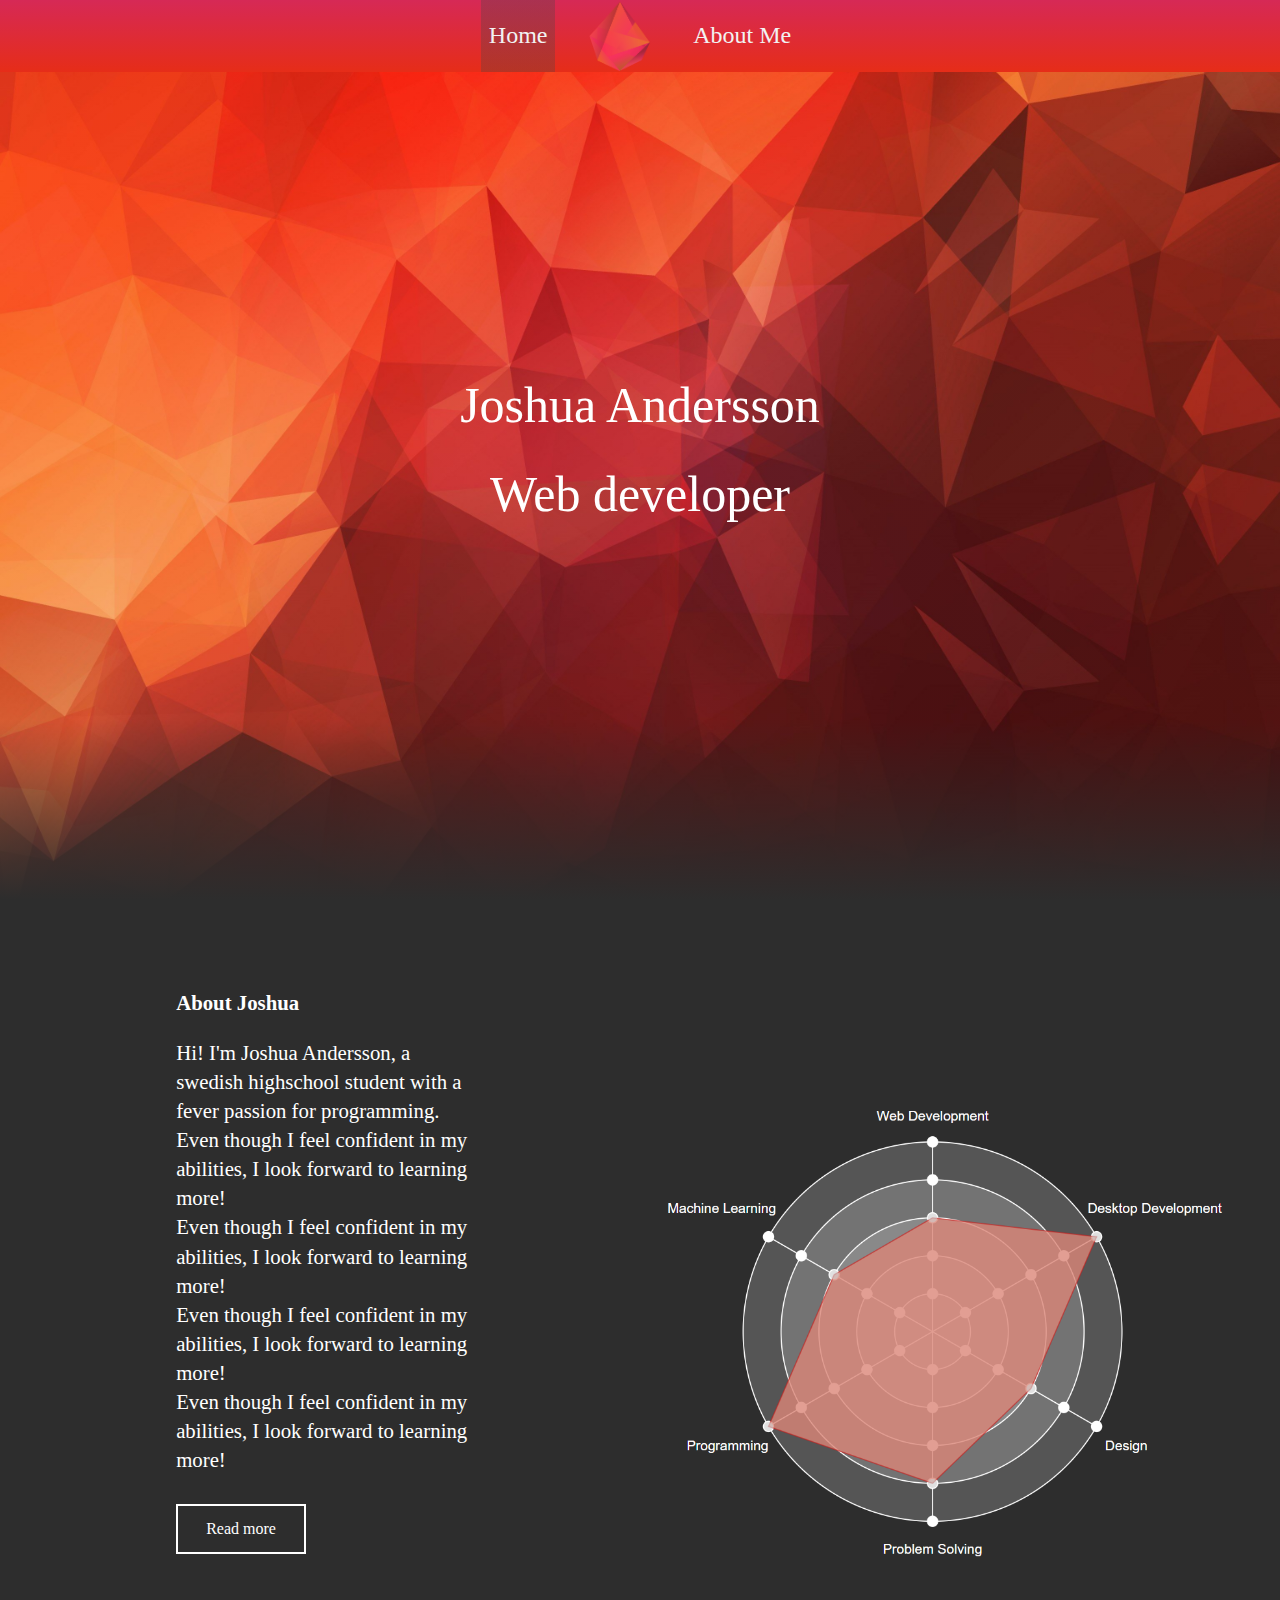
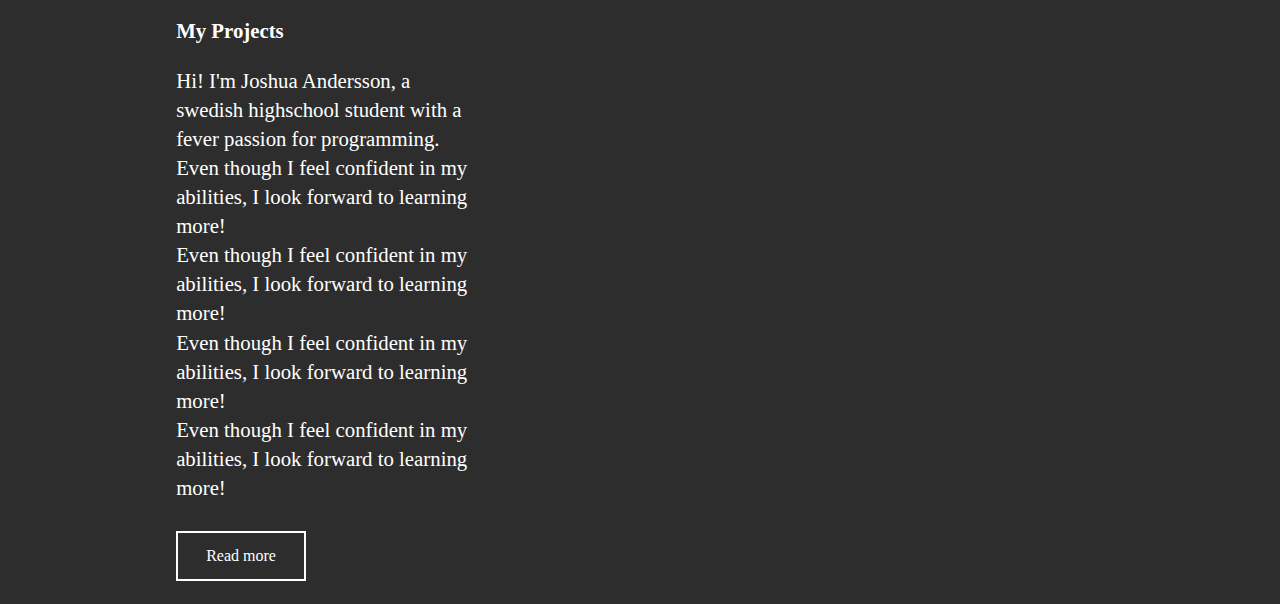
==== index.html @ 0b2055f7 "Done alot of work in index.html" ====
<!DOCTYPE html>
<html lang="en">
    <head>
        <meta charset="UTF-8">
        <meta http-equiv="X-UA-Compatible" content="IE=edge">
        <meta name="viewport" content="width=device-width, initial-scale=1.0">
        <meta name="description" content="Programmer portfolio">
        <meta name="keywords" content="HTML, CSS, JavaScript, Portfolie">
        <meta name="author" content="Joshua Andersson">
        <link rel="stylesheet" type="text/css" href="css/style.css">
        <title>Foam</title>
        <link rel="preconnect" href="https://fonts.gstatic.com">
        <link href="https://fonts.googleapis.com/css2?family=Roboto&display=swap" rel="stylesheet">
    </head>
    <body>
        <div class="code-container">
            <!--Where the preload code will go-->
            <code id="preload-code">

            </code>
        </div>

        <div class="site-container">
            <nav class="navbar">
                <ul class="nav-links">
                    <li class="current-tab">
                        <a href="index.html">
                            Home
                        </a>
                    </li>
                    <li id="nav-logo">
                        <img src="img/Poly logo.png" alt="A logo in the shape of a gem.">
                    </li>
                    <li>
                        <a href="about me.html">
                            About Me
                        </a>
                    </li>
                </ul>
            </nav>
            <nav class="burger-menu">
                <input type="checkbox" id="navcheck" role="button" title="menu">
                <label for="navcheck" aria-hidden="true" title="menu">
                    <span class="burger">
                        <span class="bar">
                            <span class="visuallyhidden">Menu</span>
                        </span>
                    </span>
                    <div id="burger-overlay">
                        
                    </div>
                </label>
                <nav id="menu">
                    <a href="#">Lorem.</a>
                    <a href="#">Nesciunt!</a>
                    <a href="#">Magnam.</a>
                    <a href="#">Ipsum.</a>
                    <a href="#">Voluptatem.</a>
                    <a href="#">Quibusdam.</a>
                    <img src="img/Poly logo.png" alt="A logo in the shape of a gem.">
                </nav>
            </nav>
            
            <article class="introduction-text">
                <p>
                    Joshua Andersson
                </p>
                <p id="joshua-description">
                    Web developer
                </p>
            </article>

            <!-- Background image of polygons-->
            <section class="background-img">

            </section>

            <section class="index-grid-wrapper">
                <article id="about-me">
                    <h2>About Joshua</h2>
                    <p>
                        Hi! I'm Joshua Andersson, a swedish highschool student with a fever passion for programming. <br/>
                        Even though I feel confident in my abilities, I look forward to learning more! <br/>
                        Even though I feel confident in my abilities, I look forward to learning more! <br/>
                        Even though I feel confident in my abilities, I look forward to learning more! <br/>
                        Even though I feel confident in my abilities, I look forward to learning more! <br/>
                        <br/>
                    <button class="button">
                        Read more
                    </button>
                </article>

                
                <!-- https://chachart.net/radar?lang=en -->
                <figure id="img-container">
                    <!-- <img src="img/Placeholder about me.jpg" id="about-me-img">
                    <div id="image-gradient"></div> -->
                    <img src="img/Skill radar ligma.png">
                </figure>

                <article id="my-projects">
                    <h2>My Projects</h2>
                    <p>
                        Hi! I'm Joshua Andersson, a swedish highschool student with a fever passion for programming. <br/>
                        Even though I feel confident in my abilities, I look forward to learning more! <br/>
                        Even though I feel confident in my abilities, I look forward to learning more! <br/>
                        Even though I feel confident in my abilities, I look forward to learning more! <br/>
                        Even though I feel confident in my abilities, I look forward to learning more! <br/>
                        <br/>
                    <button class="button">
                        Read more
                    </button>
                </article>
            </section>

            

        </div>

        <script src="js/w3codecolor.js"></script>
        <script src="js/main.js"></script>
    </body>
</html>
---- css/style.css ----
*
{
    font-size: 100%;
    font-family: Segoe UI;
    box-sizing: border-box;
}

body
{
    margin: 0;
    padding: 0;
    overflow-x: hidden;
    background: rgb(45, 45, 45);
    color: white;
    font: 1em/1.4 "lato";
    /* background: #272822 */
}


img {
    width: 100%;
    height: 100%;
    object-position: center;
    object-fit: cover;
}

#preload-code
{
    font-family: 'Roboto', arial, serif;
    max-width: 100vw;
    overflow: hidden;
}


.code-container
{
    color:#F8F8F2;
    font-size: 0.7rem;
    overflow-wrap: break-word;
}

.site-container
{
    display: none;
}

.introduction-text
{
    position: absolute;
    top: 50%;
    left: 50%;
    transform: translate(-50%, -50%);
    text-align: center;
    font-size: 50px;
}

.introduction-text p
{
    margin-top: 3%;
    margin-bottom: 3%;
}

input
{
    position: fixed;
    opacity: 0;
}

.background-img
{
    /* The gradient accomplishes two goals: making it transition better into the navbar and transitioning it to the rest of the page below it. */
    /* This is done by making a gradient from the colors of those elements and some more fine-tuning */
    background-image: linear-gradient(rgba(230,45,24,0.2) 80%, rgba(45,45,45,1)), url("../img/polygonal.jpg");
    /* Set a specific height */
    height: 100vh;
    width: 100vw;

    /* Create the parallax scrolling effect */
    background-position: center;
    background-repeat: no-repeat;
    background-size: cover;
    z-index: 1;
}

.button
{
    border: 2px solid white;
    background-color: transparent;
    color: white;
    padding: 14px 28px;
    font-size: 16px;
    cursor: pointer;
}

.button:hover
{
    background: rgba(0, 0, 0, 0.2);
}

.index-grid-wrapper
{
    margin-top: 5vh;

    display: grid;

    grid-template-areas: 
        "a1"
        "a2"
        "a3";

    grid-template-columns: repeat(1, 1fr);
    grid-template-rows: 1fr 0.2fr 1fr;
    
    gap: 2%;
    padding: 2%;
}



#about-me
{
    grid-area: a1;
}

#img-container
{
    grid-area: a2;
    width: 100%;
    margin: 0;

}

#img-container img
{
    width: 100%;

    height: auto;
}

#my-projects
{
    grid-area: a3;
}




label
{
    position: absolute;
    margin: 0;
    padding: 0;
    border: none;
    outline: none;
    background: none;
    cursor: pointer;
}

label::before
{
    position: fixed;
    z-index: 1;
    top: 0;
    left: 0;
    right: 0;
    bottom: 0;
    background-color: rgba(10, 38, 57, 0.75);
    content: "";
    opacity: 0;
    pointer-events: none;
    transition: opacity 0.5s cubic-bezier(0.19, 1, 0.22, 1);
}

label .burger
{
    position: fixed;
    top: 1em;
    left: 1em;
    z-index: 3;
    width: 2em;
    height: 2em;
    margin: 0;
    padding: 0;
    transition: opacity 0.5s cubic-bezier(0.19, 1, 0.22, 1);
}

label .burger::before,
label .burger .bar, label .burger::after
{
    position: absolute;
    left: 0;
    display: block;
    width: 100%;
    height: 12%;
    background: white;
    content: "";
    transition: all 0.5s cubic-bezier(0.19, 1, 0.22, 1);
}

label .burger .bar
{
    top: 44%;
}

label .burger::before
{
    top: 0;
    transform-origin: top left;
}

label .burger::after
{
    bottom: 0;
    transform-origin: bottom left;
}

input:focus + label .burger,
label:hover .burger
{
    opacity: 0.75;
}

#menu
{
    position: fixed;
    top: 0;
    left: 0;
    bottom: 0;
    z-index: 2;
    display: flex;
    flex-flow: column nowrap;
    justify-content: center;
    align-items: flex-start;
    transform: translate3d(0, 0, 0);
    /* material acceleration */
    transform: translateX(-100%);
    will-change: transform;
    transition: transform 0.5s cubic-bezier(0.19, 1, 0.22, 1);
}


#menu::before
{
    position: absolute;
    top: 0;
    bottom: 0;
    left: 0;
    z-index: -1;
    width: 25em;
    background: #d62956;
    content: "";
    transform: skewX(15deg) translateX(-100%);
    transform-origin: bottom left;
    will-change: transform;
    transition: transform 0.5s cubic-bezier(0.19, 1, 0.22, 1);
}


@media (min-width: 40em)
{
    #menu::before
    {
        width: 40em;
    }
}

#menu a
{
    margin: 0.5em 0;
    padding: 0.2em 2em;
    font-size: 1.5em;
    color: white;
    text-decoration: none;
    font-weight: 500;
    transform: translateX(-100%);
    transition: color 0.15s, transform 0.5s;
    transition-timing-function: cubic-bezier(0.19, 1, 0.22, 1);
}



#menu a:nth-child(1)
{
    transition-delay: 0s, 100ms;
}
#menu a:nth-child(2)
{
    transition-delay: 0s, 150ms;
}
#menu a:nth-child(3)
{
    transition-delay: 0s, 200ms;
}
#menu a:nth-child(4)
{
    transition-delay: 0s, 250ms;
}
#menu a:nth-child(5)
{
    transition-delay: 0s, 300ms;
}
#menu a:nth-child(6)
{
    transition-delay: 0s, 350ms;
}

#menu img
{
    transform: translateX(-1000%);
    transition: color 0.15s, transform 0.5s;
    transition-timing-function: cubic-bezier(0.19, 1, 0.22, 1);
    transition-delay: 0s, 400ms;
    object-fit: cover;
    height: 20%;
    width: auto;
    margin-left: 25%;
}

#menu a:hover, #menu a:focus
{
    color: black;
}

main
{
    overflow: hidden;
}

main .content
{
    transform: translate3d(0, 0, 0);
    /* material acceleration */
    will-change: transform, filter;
    transition: all 0.5s cubic-bezier(0.19, 1, 0.22, 1);
}

[id=navcheck]:checked + label::before
{
    opacity: 1;
    pointer-events: auto;
}

[id=navcheck]:checked + label .burger::before, [id=navcheck]:checked + label .burger::after
{
    width: 141.42%;
}

[id=navcheck]:checked + label .burger::before
{
    transform: rotate(45deg) translateY(-50%);
}

[id=navcheck]:checked + label .burger::after
{
    transform: rotate(-45deg) translateY(50%);
}

[id=navcheck]:checked + label .burger .bar
{
    transform: scale(0.1);
}

[id=navcheck]:checked ~ #menu
{
    transform: translateX(0);
}

[id=navcheck]:checked ~ #menu::before
{
    transform: skewX(15deg) translateX(-20%);
}

[id=navcheck]:checked ~ #menu a
{
    transform: translateX(0);
}

[id=navcheck]:checked ~ #menu img
{
    transform: translateX(0);
}

[id=navcheck]:checked ~ main .content
{
    transform: translateX(3em);
    transform-origin: left center;
    filter: blur(2px);
}

/* helper */
.visuallyhidden
{
    border: 0;
    clip: rect(0 0 0 0);
    height: 1px;
    margin: -1px;
    overflow: hidden;
    padding: 0;
    position: absolute;
    width: 1px;
}

main
{
    background: #3498db;
    padding: 5% 0;
}

article
{
    width: 80%;
    margin: 0 auto;
    font-size: 1.3em;
}

@media (min-width: 60em)
{
    article
    {
        width: 50%;
    }
}

.navbar
{
    display: none;
}

.nav-links
{
    display: none;
}




@media only screen and (min-width: 48em)
{
    .index-grid-wrapper
    {
        grid-template-areas: 
            "a1 a2"
            "a3 a4";

        grid-template-columns: repeat(2, 1fr);
        grid-template-rows: repeat(2, 1fr);
    
    }

    #img-container
    {
        width: 100%;
        height: auto;
        margin-top: 40%;
    }

    #img-container img
    {
        
        width: 100%;
        height: auto;
    }

    .burger-menu
    {
        display: none;
    }

    .navbar
    {
        background-image: linear-gradient(rgba(0,0,0,0), rgba(230,45,24,1));
        display: block;
        background-color: #d62956;
        width: 100%;
        position: fixed;
        height: 8%;
        z-index: 10; /* Make sure that the navbar is always in front */
    }

    .nav-links
    {
        padding: 0;
        margin: 0;
        list-style: none;
        display: flex;
        justify-content: space-evenly;
        align-items: center;
        height: 100%;
        margin: auto;
        width: 30%;;
    }

    .nav-links li
    {
        display: flex;
        align-items: center;
        padding-left: 2%;
        padding-right: 2%;
        height: 100%;
    }

    .nav-links a
    {
        height: 100%;
        width: 100%;
        color: #f2f2f2;
        display: flex;
        align-items: center;
        text-decoration: none;
        font-size: 24px;
    }

    .nav-links .current-tab
    {
        background-image: linear-gradient(rgba(69,69,69,0.3), rgba(69,69,69,0.3));
    }

    #nav-logo
    {
        width: 10%;
        padding: 0 2rem;
    }

    #nav-logo img
    {
        cursor: auto;
        width: auto;
        height: 100%;
        transform: translateX(-50%);
    }

    .nav-links li:hover, .nav-links li:hover a
    {
        color: black;
        cursor: pointer;
    }
}

@media only screen and (min-width: 80em)
{
    #img-container
    {
        margin-top: auto;
    }

    #img-container img
    {
        content: url("../img/Skill\ radar.png");
    }
}


@media only screen and (min-width: 500px)
{
    .code-container
    {
        font-size: 1rem;
    }
}

@media only screen and (min-width: 900px)
{
    .code-container
    {
        font-size: 1.5rem;
    }
}

@media only screen and (aspect-ratio: 280/653)
{
    [id=navcheck]:checked ~ #menu::before
    {
        transform: skewX(15deg) translateX(-110px);
    }
}
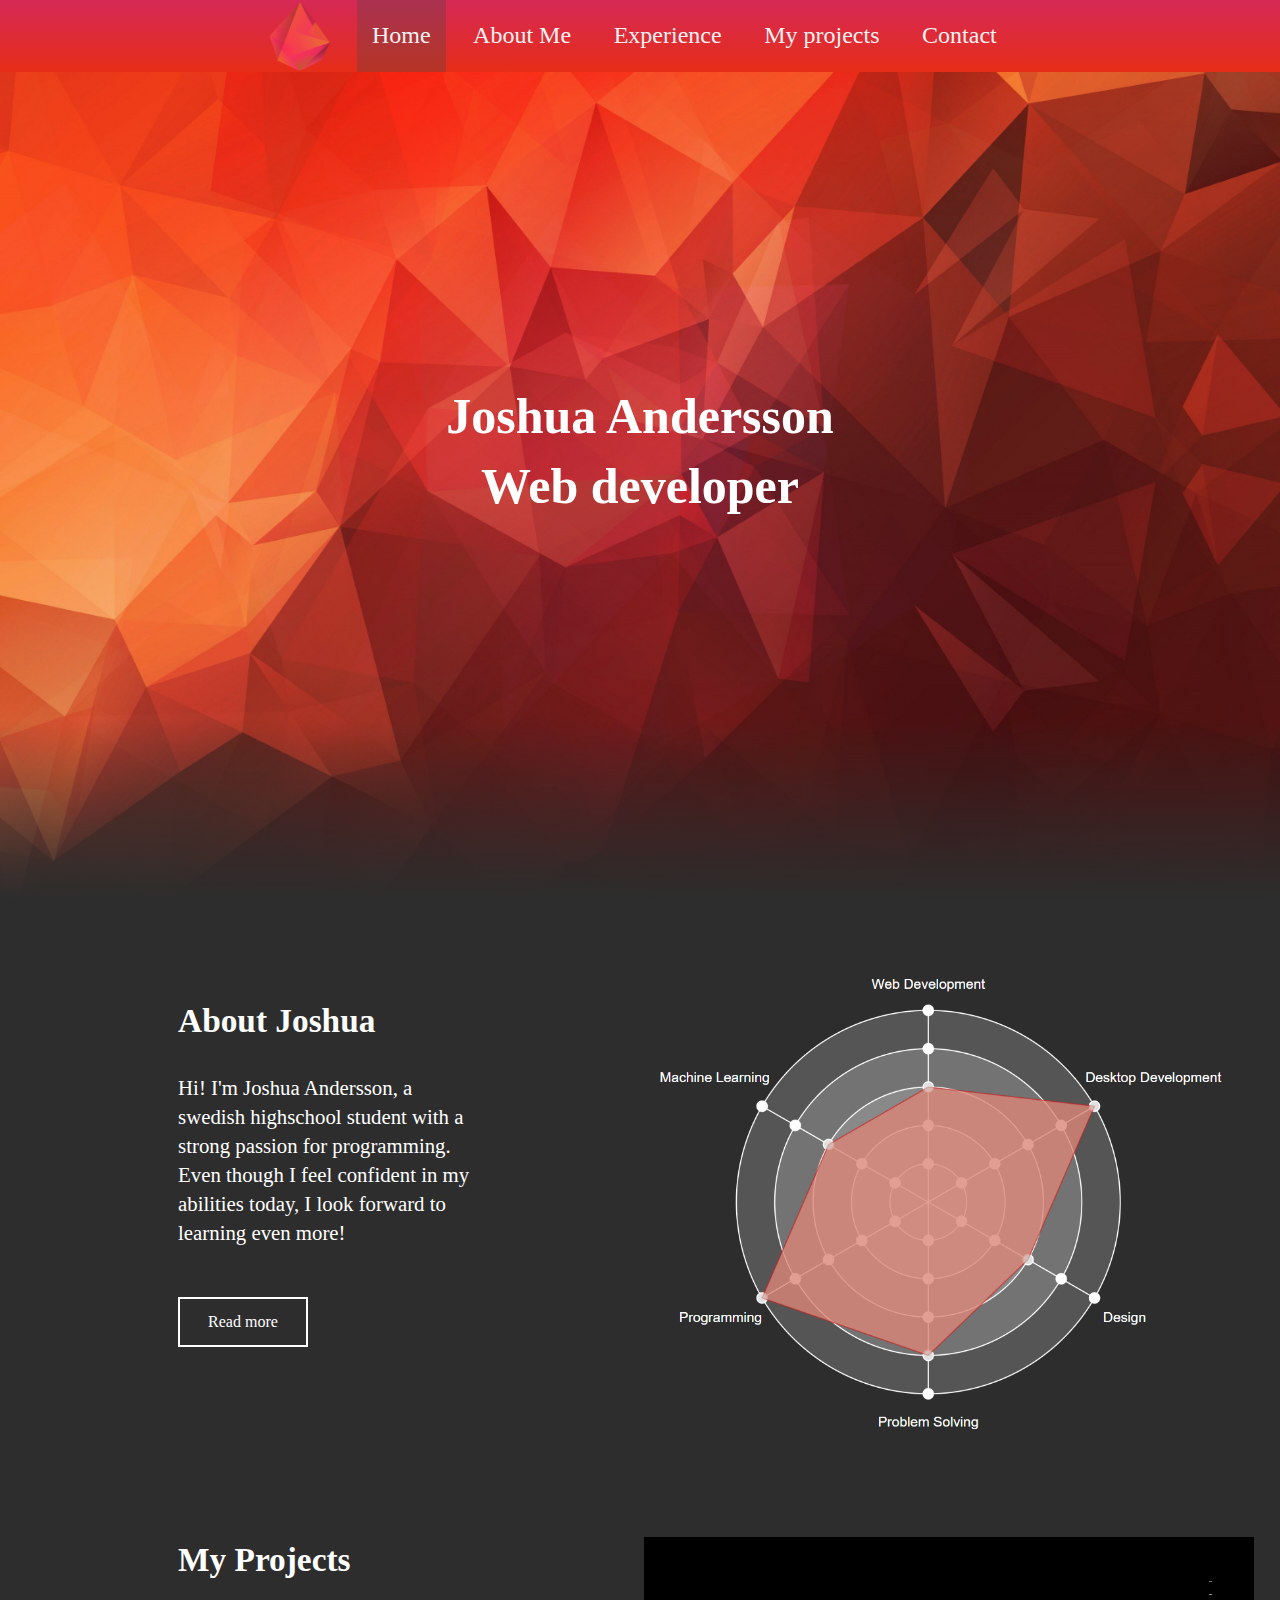
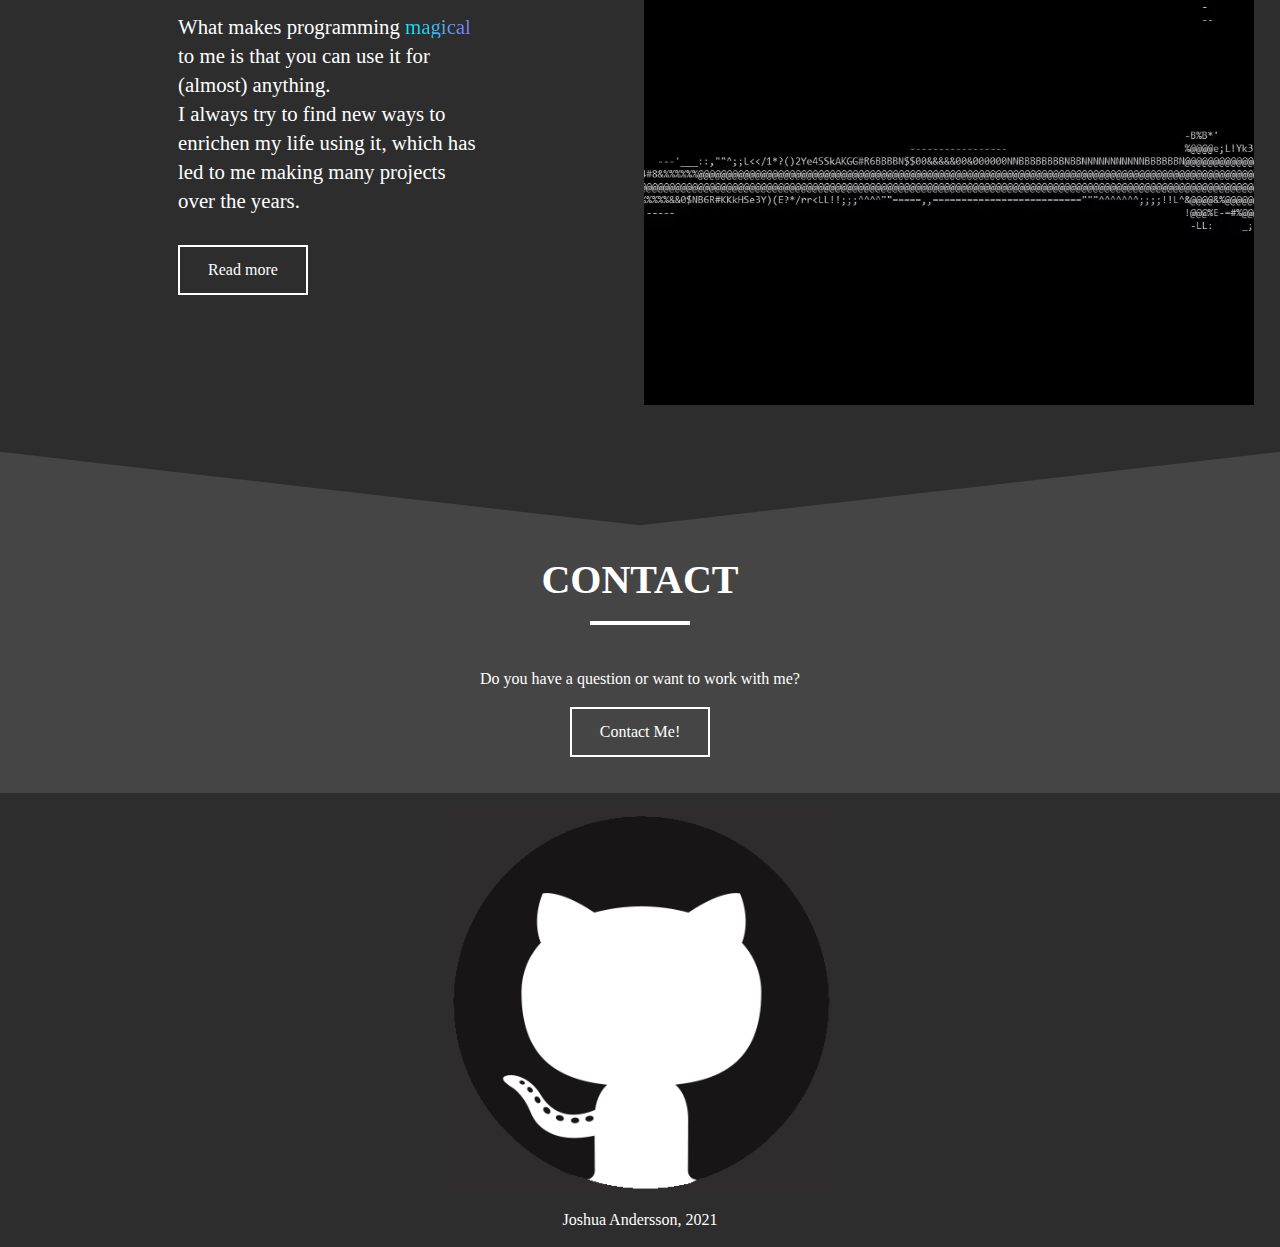
==== commit 5752e38f: "(Mostly) Completed index.html, added favicon and made alot of code cleaner" ====
--- a/index.html
+++ b/index.html
@@ -5,12 +5,21 @@
         <meta http-equiv="X-UA-Compatible" content="IE=edge">
         <meta name="viewport" content="width=device-width, initial-scale=1.0">
         <meta name="description" content="Programmer portfolio">
-        <meta name="keywords" content="HTML, CSS, JavaScript, Portfolie">
+        <meta name="keywords" content="HTML, CSS, JavaScript, design, problem solving, Portfolio">
         <meta name="author" content="Joshua Andersson">
         <link rel="stylesheet" type="text/css" href="css/style.css">
-        <title>Foam</title>
+        <title>Joshua Andersson | Programmer</title>
         <link rel="preconnect" href="https://fonts.gstatic.com">
         <link href="https://fonts.googleapis.com/css2?family=Roboto&display=swap" rel="stylesheet">
+
+        <!-- Favicon -->
+        <link rel="apple-touch-icon" sizes="180x180" href="favicons/apple-touch-icon.png">
+        <link rel="icon" type="image/png" sizes="32x32" href="favicons/favicon-32x32.png">
+        <link rel="icon" type="image/png" sizes="16x16" href="favicons/favicon-16x16.png">
+        <link rel="manifest" href="favicons/site.webmanifest">
+        <link rel="mask-icon" href="favicons/safari-pinned-tab.svg" color="#5bbad5">
+        <meta name="msapplication-TileColor" content="#da532c">
+        <meta name="theme-color" content="#ffffff">
     </head>
     <body>
         <div class="code-container">
@@ -23,17 +32,32 @@
         <div class="site-container">
             <nav class="navbar">
                 <ul class="nav-links">
+                    <li id="nav-logo">
+                        <img src="img/Poly%20logo.png" alt="A logo in the shape of a gem.">
+                    </li>
                     <li class="current-tab">
                         <a href="index.html">
                             Home
                         </a>
                     </li>
-                    <li id="nav-logo">
-                        <img src="img/Poly logo.png" alt="A logo in the shape of a gem.">
-                    </li>
-                    <li>
-                        <a href="about me.html">
+                    <li>
+                        <a href="about%20me.html">
                             About Me
+                        </a>
+                    </li>
+                    <li>
+                        <a href="my%20experience.html">
+                            Experience
+                        </a>
+                    </li>
+                    <li>
+                        <a href="my%20projects.html">
+                            My projects
+                        </a>
+                    </li>
+                    <li>
+                        <a href="contact%20me.html">
+                            Contact
                         </a>
                     </li>
                 </ul>
@@ -46,75 +70,130 @@
                             <span class="visuallyhidden">Menu</span>
                         </span>
                     </span>
-                    <div id="burger-overlay">
-                        
-                    </div>
                 </label>
                 <nav id="menu">
-                    <a href="#">Lorem.</a>
-                    <a href="#">Nesciunt!</a>
-                    <a href="#">Magnam.</a>
-                    <a href="#">Ipsum.</a>
-                    <a href="#">Voluptatem.</a>
-                    <a href="#">Quibusdam.</a>
-                    <img src="img/Poly logo.png" alt="A logo in the shape of a gem.">
+                    <a href="index.html">Home</a>
+                    <a href="about%20me.html">About me</a>
+                    <a href="my%20experience.html">Experience</a>
+                    <a href="my%20projects.html">My projects</a>
+                    <a href="contact%20me.html">Contact me</a>
+                    <img src="img/Poly%20logo.png" alt="A logo in the shape of a gem.">
                 </nav>
             </nav>
             
             <article class="introduction-text">
-                <p>
-                    Joshua Andersson
-                </p>
-                <p id="joshua-description">
+                <h1>
+                    Joshua Andersson<br/>
                     Web developer
-                </p>
+                </h1>
             </article>
 
-            <!-- Background image of polygons-->
-            <section class="background-img">
-
-            </section>
+            <!-- Background image of polygons. Would like to use figure, but it adds unwanted css properties. -->
+            <div class="background-img">
+
+            </div>
 
             <section class="index-grid-wrapper">
                 <article id="about-me">
                     <h2>About Joshua</h2>
                     <p>
-                        Hi! I'm Joshua Andersson, a swedish highschool student with a fever passion for programming. <br/>
-                        Even though I feel confident in my abilities, I look forward to learning more! <br/>
-                        Even though I feel confident in my abilities, I look forward to learning more! <br/>
-                        Even though I feel confident in my abilities, I look forward to learning more! <br/>
-                        Even though I feel confident in my abilities, I look forward to learning more! <br/>
+                        Hi! I'm Joshua Andersson, a swedish highschool student with a strong passion for programming. <br/>
+                        Even though I feel confident in my abilities today, I look forward to learning even more! <br/>
                         <br/>
-                    <button class="button">
-                        Read more
-                    </button>
+                    </p>
+                    <form action="about%20me.html" method="get">
+                        <button class="button">
+                            Read more
+                        </button>
+                    </form>
                 </article>
 
                 
-                <!-- https://chachart.net/radar?lang=en -->
-                <figure id="img-container">
-                    <!-- <img src="img/Placeholder about me.jpg" id="about-me-img">
-                    <div id="image-gradient"></div> -->
-                    <img src="img/Skill radar ligma.png">
+                <figure id="radar-container">
+                    <img src="img/Skill%20radar%20mobile.png" alt="An image describing my skills. 3/5 web development, 5/5 desktop development, 3/5 design, 4/5 problem solving, 5/5 programming, 3/5 machine learning.">
                 </figure>
 
                 <article id="my-projects">
                     <h2>My Projects</h2>
                     <p>
-                        Hi! I'm Joshua Andersson, a swedish highschool student with a fever passion for programming. <br/>
-                        Even though I feel confident in my abilities, I look forward to learning more! <br/>
-                        Even though I feel confident in my abilities, I look forward to learning more! <br/>
-                        Even though I feel confident in my abilities, I look forward to learning more! <br/>
-                        Even though I feel confident in my abilities, I look forward to learning more! <br/>
+                        What makes programming
+                    </p>
+                    <span class="rainbow-text">
+                        magical
+                    </span>
+                    <p>
+                        to me is that you can use it for (almost) anything.<br/>
+                        I always try to find new ways to enrichen my life using it, which has led to me making many projects over the years.<br/>
                         <br/>
+                    </p>
+
+                    <form action="my%20projects.html" method="get">
+                        <button class="button">
+                            Read more
+                        </button>
+                    </form>
+                    
+                </article>
+
+                <!-- For mobile -->
+                <div id="video-player-wrapper">
+                    <img src="img/bad%20apple%20ascii.gif" id="video-player-phone" alt="A gif of a woman sheathing a sword, rendered using only ascii characters.">
+
+                    <!-- For desktop. Sadly, alt does not exist for video. -->
+                    <video playsinline autoplay loop muted id="video-player-desktop">
+                        <source src="img/bad%20apple%20ascii.webm" type="video/webm">
+                        <source src="img/bad%20apple%20ascii.gif" type="video/gif">
+                    </video>
+                </div>
+                
+
+                
+            </section>
+
+            
+
+            <section id="contact-me">
+                <svg id="triangle-transition" preserveAspectRatio="none" viewBox="0 0 100 102" version="1.1" xmlns="http://www.w3.org/2000/svg">
+                    <path d="M0 0 L50 100 L100 0 Z" fill="rgb(45, 45, 45)" stroke="rgb(45, 45, 45)"></path>
+                </svg>
+                <div id="contact-gradient-transition"></div>
+                <h1>
+                    CONTACT
+                </h1>
+
+                <div class="center" id="header-underline-wrapper">
+                    <div id="header-underline"></div>
+                </div>
+
+                <div class="center">
+                    <p>
+                        Do you have a question or want to work with me?
+                    </p>
+                </div>
+
+                <!-- Using inline css because it's only one property -->
+                <form action="contant%20me.html" method="get" class="center" style="padding-bottom: 4vh;">
                     <button class="button">
-                        Read more
+                        Contact Me!
                     </button>
-                </article>
+                </form>
+                
             </section>
 
             
-
+            <footer id="footer">
+                <a href="https://github.com/Matistjati" id="github-logo">
+                    <div class="center">
+                        <img src="img/github%20logo.png" alt="The github logo" id="github-logo">
+                    </div>
+                </a>
+                
+                <div class="center">
+                    <p>
+                        Joshua Andersson, 2021
+                    </p>
+                </div>
+            </footer>
         </div>
 
         <script src="js/w3codecolor.js"></script>
--- a/css/style.css
+++ b/css/style.css
@@ -1,7 +1,7 @@
 *
 {
     font-size: 100%;
-    font-family: Segoe UI;
+    font-family: "Segoe UI";
     box-sizing: border-box;
 }
 
@@ -106,23 +106,29 @@
     grid-template-areas: 
         "a1"
         "a2"
-        "a3";
+        "a3"
+        "a4";
 
     grid-template-columns: repeat(1, 1fr);
-    grid-template-rows: 1fr 0.2fr 1fr;
+    grid-template-rows: 0.9fr 0.2fr 1fr 0.2fr;
     
-    gap: 2%;
+    row-gap: 10vh;
+    column-gap: 0.7vw;
     padding: 2%;
-}
-
-
+    padding-bottom: 5vh;
+}
 
 #about-me
 {
     grid-area: a1;
 }
 
-#img-container
+#about-me h2
+{
+    font-size: 25pt;
+}
+
+#radar-container
 {
     grid-area: a2;
     width: 100%;
@@ -130,7 +136,7 @@
 
 }
 
-#img-container img
+#radar-container img
 {
     width: 100%;
 
@@ -142,7 +148,119 @@
     grid-area: a3;
 }
 
-
+#my-projects p
+{
+    display: inline;
+}
+
+#my-projects h2
+{
+    font-size: 25pt;
+    margin-top: 0;
+}
+
+#video-player-wrapper
+{
+    grid-area: a4;
+}
+
+#video-player-phone
+{
+    width: 100%;
+    height: auto;
+}
+
+#video-player-desktop
+{
+    display: none;
+}
+
+#github-logo
+{
+    display: block;
+    margin: 0;
+    width: 100%;
+    height: auto;
+}
+
+#github-logo img
+{
+    padding-top: 1em;
+    margin: 0;
+    width: 30%;
+    height: 20%;
+}
+
+#contact-me
+{
+    position: relative;
+    background: rgb(69, 69, 69);
+    width: 100%;
+}
+
+#contact-me h1
+{
+    padding-top: 20%;
+    text-align: center;
+    font-size: 30pt;
+    margin-bottom: 1%;
+}
+
+#contact-gradient-transition
+{
+    position: absolute;
+    width: 100%;
+    height: 75px;
+    top: 0;
+    background: linear-gradient(rgba(45,45,45, 1), rgba(69,69,69, 0));
+}
+
+.center
+{
+    width: 100%;
+    display: flex;
+    justify-content: center;
+}
+
+.rainbow-text
+{
+    background: linear-gradient(270deg, #f20e0e, #fff900, #ff00f5, #00f1ff);
+    -webkit-background-clip: text;
+    background-clip: text;
+    -webkit-text-fill-color: transparent;
+    text-fill-color: transparent;
+    background-size: 600% 600%;
+    animation: AnimationName 12.5s ease infinite;
+}
+
+@keyframes AnimationName
+{
+    0%{background-position:0% 50%}
+    50%{background-position:100% 50%}
+    100%{background-position:0% 50%}
+}
+
+#header-underline-wrapper
+{
+    height: 4px;
+    margin-bottom: 3vh;
+}
+
+#header-underline
+{
+    width: 100px;
+    height: 4px;
+    background: white;
+}
+
+
+
+#triangle-transition
+{
+    display: none;
+    height: 75px;
+    width: 100%;
+}
 
 
 label
@@ -391,7 +509,7 @@
 .visuallyhidden
 {
     border: 0;
-    clip: rect(0 0 0 0);
+    clip: rect(0, 0, 0, 0);
     height: 1px;
     margin: -1px;
     overflow: hidden;
@@ -433,9 +551,37 @@
 
 
 
-
+/* Desktop, > 768 px */
 @media only screen and (min-width: 48em)
 {
+    #contact-gradient-transition
+    {
+        display: none;
+    }
+
+    #triangle-transition
+    {
+        display: block;
+    }
+
+    #contact-me h1
+    {
+        padding-top: 0;
+    }
+
+    #video-player-phone
+    {
+        height: 100%;
+        display: none;
+    }
+
+    #video-player-desktop
+    {
+        width: 100%;
+        height: auto;
+        display: block;
+    }
+
     .index-grid-wrapper
     {
         grid-template-areas: 
@@ -443,18 +589,18 @@
             "a3 a4";
 
         grid-template-columns: repeat(2, 1fr);
-        grid-template-rows: repeat(2, 1fr);
+        grid-template-rows: 0.7fr 0.7fr;
     
     }
 
-    #img-container
+    #radar-container
     {
         width: 100%;
         height: auto;
         margin-top: 40%;
     }
 
-    #img-container img
+    #radar-container img
     {
         
         width: 100%;
@@ -487,7 +633,7 @@
         align-items: center;
         height: 100%;
         margin: auto;
-        width: 30%;;
+        width: 100%;
     }
 
     .nav-links li
@@ -497,6 +643,7 @@
         padding-left: 2%;
         padding-right: 2%;
         height: 100%;
+        text-align: center;
     }
 
     .nav-links a
@@ -536,14 +683,27 @@
     }
 }
 
+@media only screen and (min-width: 60em)
+{
+    .nav-links
+    {
+        width: 80%;
+    }
+}
+
 @media only screen and (min-width: 80em)
 {
-    #img-container
-    {
-        margin-top: auto;
-    }
-
-    #img-container img
+    .nav-links
+    {
+        width: 60%;
+    }
+
+    #radar-container
+    {
+        margin-top: 0;
+    }
+
+    #radar-container img
     {
         content: url("../img/Skill\ radar.png");
     }
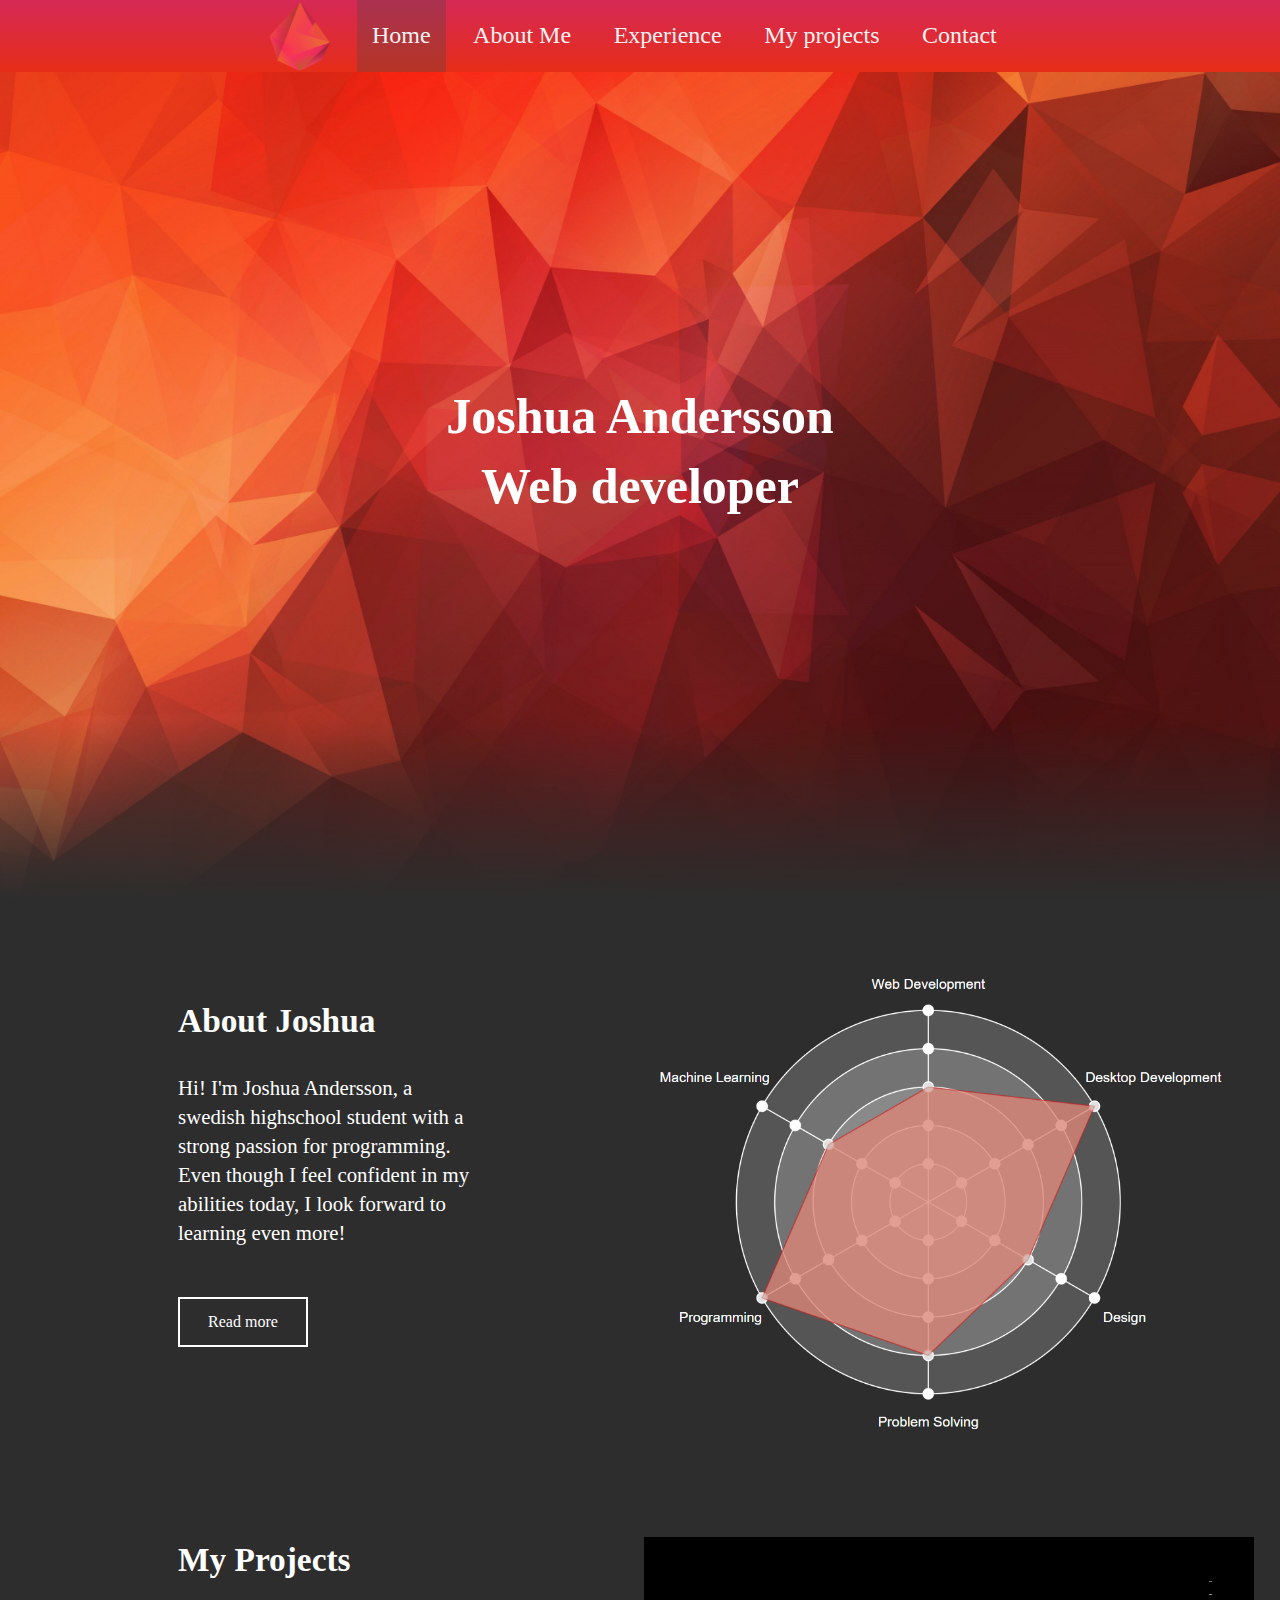
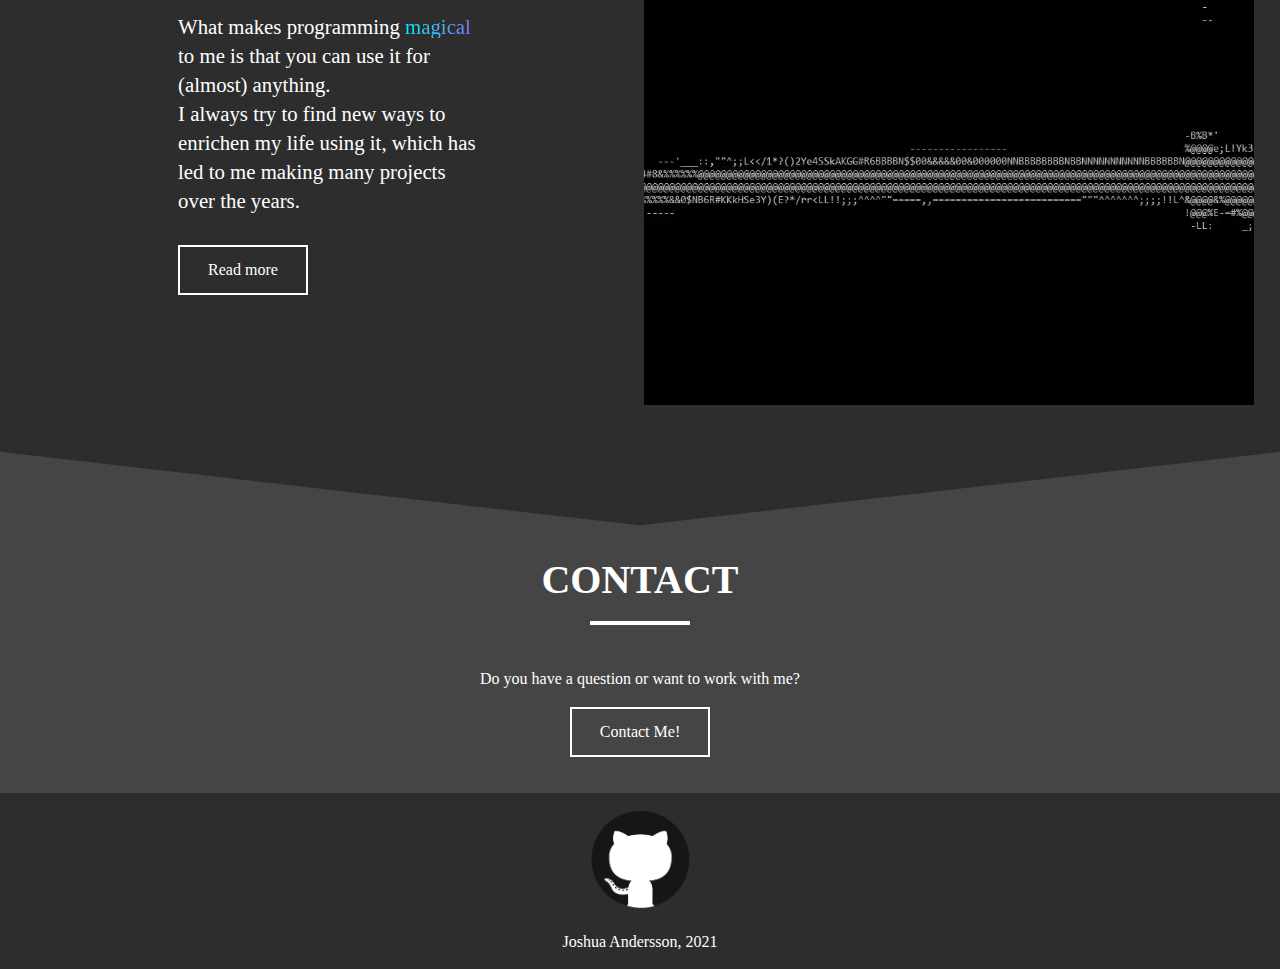
==== commit f1001f27: "Fixed github logo making whole row clickable" ====
--- a/index.html
+++ b/index.html
@@ -182,11 +182,12 @@
 
             
             <footer id="footer">
-                <a href="https://github.com/Matistjati" id="github-logo">
-                    <div class="center">
-                        <img src="img/github%20logo.png" alt="The github logo" id="github-logo">
-                    </div>
-                </a>
+                <div class="center">
+                    <a href="https://github.com/Matistjati" id="github-logo">
+                        <img src="img/github%20logo.png" alt="The github logo">
+                    </a>
+                </div>
+
                 
                 <div class="center">
                     <p>
--- a/css/style.css
+++ b/css/style.css
@@ -179,7 +179,7 @@
 {
     display: block;
     margin: 0;
-    width: 100%;
+    width: 100px;
     height: auto;
 }
 
@@ -187,8 +187,8 @@
 {
     padding-top: 1em;
     margin: 0;
-    width: 30%;
-    height: 20%;
+    width: 100px;
+    height: auto;
 }
 
 #contact-me
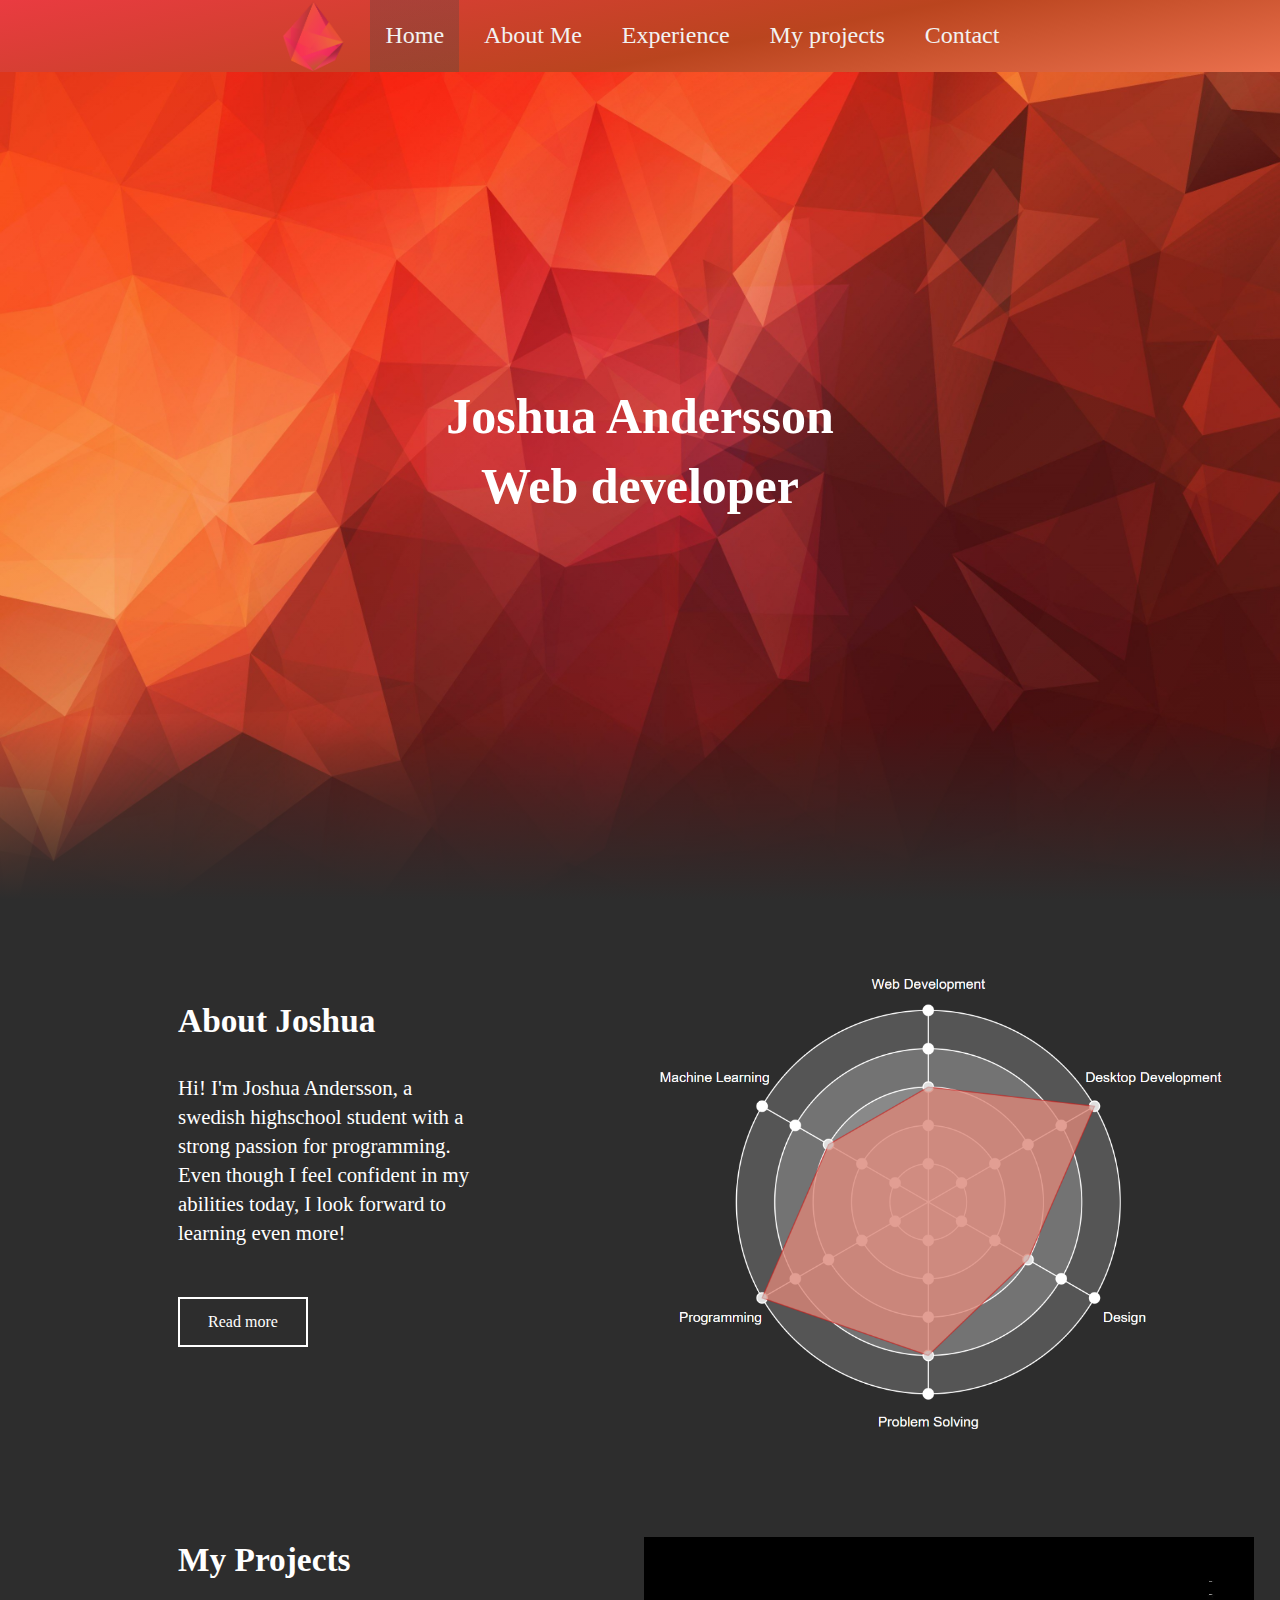
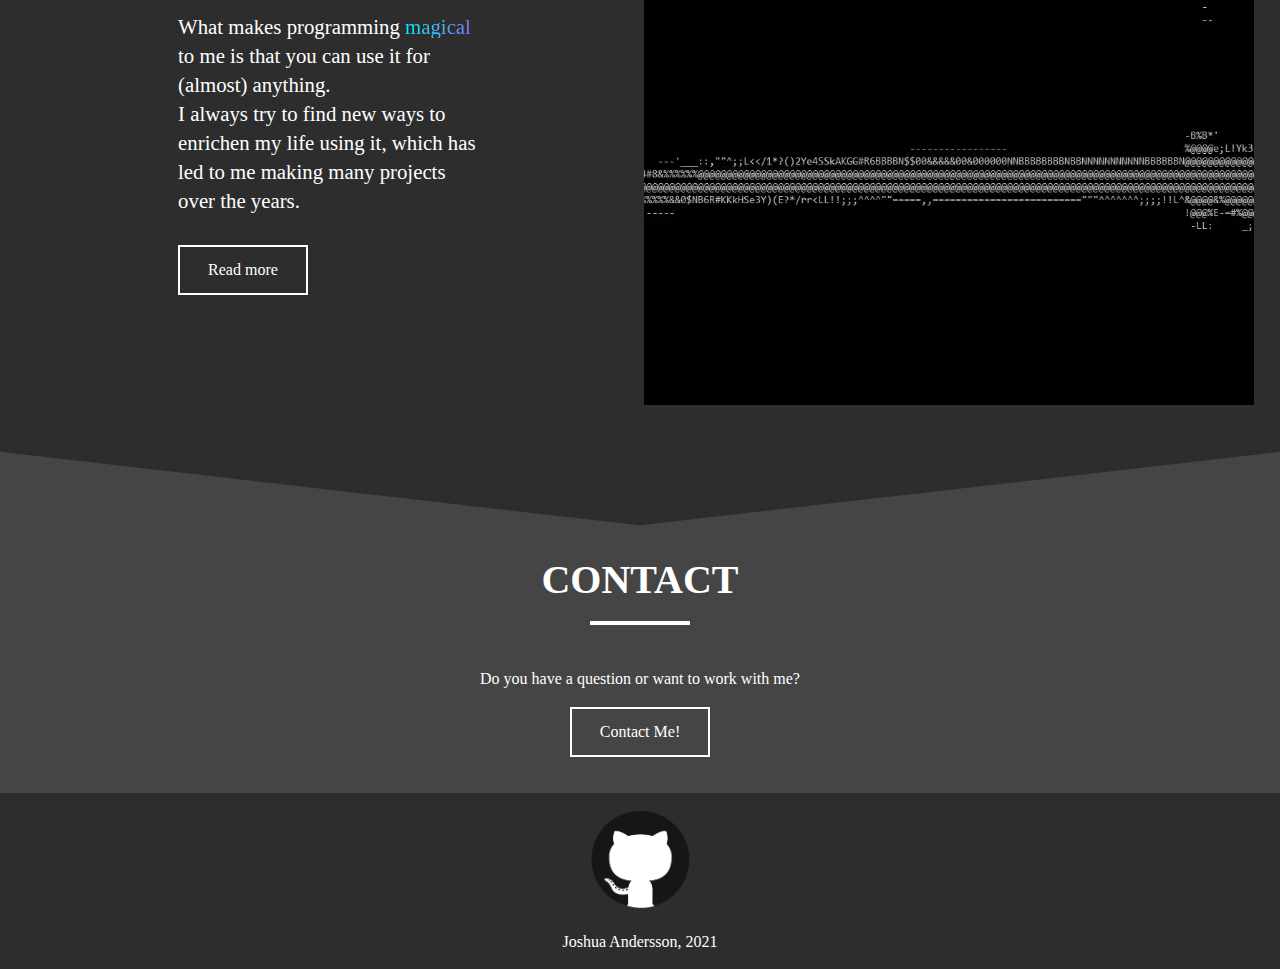
==== commit 4c137bb1: "Added an about me page" ====
--- a/index.html
+++ b/index.html
@@ -93,7 +93,7 @@
 
             </div>
 
-            <section class="index-grid-wrapper">
+            <section class="grid-wrapper">
                 <article id="about-me">
                     <h2>About Joshua</h2>
                     <p>
@@ -145,43 +145,38 @@
                         <source src="img/bad%20apple%20ascii.gif" type="video/gif">
                     </video>
                 </div>
-                
-
-                
             </section>
 
-            
 
-            <section id="contact-me">
-                <svg id="triangle-transition" preserveAspectRatio="none" viewBox="0 0 100 102" version="1.1" xmlns="http://www.w3.org/2000/svg">
-                    <path d="M0 0 L50 100 L100 0 Z" fill="rgb(45, 45, 45)" stroke="rgb(45, 45, 45)"></path>
-                </svg>
-                <div id="contact-gradient-transition"></div>
-                <h1>
-                    CONTACT
-                </h1>
+            <footer id="footer">
+                <section id="contact-me">
+                    <svg id="triangle-transition" preserveAspectRatio="none" viewBox="0 0 100 102" version="1.1" xmlns="http://www.w3.org/2000/svg">
+                        <path d="M0 0 L50 100 L100 0 Z" fill="rgb(45, 45, 45)" stroke="rgb(45, 45, 45)"></path>
+                    </svg>
+                    <div id="contact-gradient-transition"></div>
+                    <h1>
+                        CONTACT
+                    </h1>
+    
+                    <div class="center" id="header-underline-wrapper">
+                        <div id="header-underline"></div>
+                    </div>
+    
+                    <div class="center">
+                        <p>
+                            Do you have a question or want to work with me?
+                        </p>
+                    </div>
+    
+                    <!-- Using inline css because it's only one property -->
+                    <form action="contant%20me.html" method="get" class="center" style="padding-bottom: 4vh;">
+                        <button class="button">
+                            Contact Me!
+                        </button>
+                    </form>
+                    
+                </section>
 
-                <div class="center" id="header-underline-wrapper">
-                    <div id="header-underline"></div>
-                </div>
-
-                <div class="center">
-                    <p>
-                        Do you have a question or want to work with me?
-                    </p>
-                </div>
-
-                <!-- Using inline css because it's only one property -->
-                <form action="contant%20me.html" method="get" class="center" style="padding-bottom: 4vh;">
-                    <button class="button">
-                        Contact Me!
-                    </button>
-                </form>
-                
-            </section>
-
-            
-            <footer id="footer">
                 <div class="center">
                     <a href="https://github.com/Matistjati" id="github-logo">
                         <img src="img/github%20logo.png" alt="The github logo">
--- a/css/style.css
+++ b/css/style.css
@@ -82,6 +82,13 @@
     z-index: 1;
 }
 
+.about-me .background-img
+{
+    /* The gradient accomplishes two goals: making it transition better into the navbar and transitioning it to the rest of the page below it. */
+    /* This is done by making a gradient from the colors of those elements and some more fine-tuning */
+    background-image: linear-gradient(rgba(0,0,0,0) 80%, rgba(45,45,45,1)), linear-gradient(rgba(0,0,0,0.2), rgba(0,0,0,0.2)), url("../img/polygonal\ about\ me.jpg");
+}
+
 .button
 {
     border: 2px solid white;
@@ -97,7 +104,7 @@
     background: rgba(0, 0, 0, 0.2);
 }
 
-.index-grid-wrapper
+.grid-wrapper
 {
     margin-top: 5vh;
 
@@ -373,6 +380,11 @@
     transition: transform 0.5s cubic-bezier(0.19, 1, 0.22, 1);
 }
 
+.about-me #menu::before
+{
+    background: rgb(80,40,80);
+}
+
 
 @media (min-width: 40em)
 {
@@ -582,7 +594,7 @@
         display: block;
     }
 
-    .index-grid-wrapper
+    .grid-wrapper
     {
         grid-template-areas: 
             "a1 a2"
@@ -593,11 +605,23 @@
     
     }
 
+    .about-me .grid-wrapper
+    {
+        grid-template-areas: 
+            "a1 a2"
+            "a4 a3";
+    }
+
     #radar-container
     {
         width: 100%;
         height: auto;
-        margin-top: 40%;
+        margin-top: 20%;
+    }
+
+    .about-me #radar-container
+    {
+        margin-top: 50%;
     }
 
     #radar-container img
@@ -614,13 +638,19 @@
 
     .navbar
     {
-        background-image: linear-gradient(rgba(0,0,0,0), rgba(230,45,24,1));
+        background: linear-gradient(169deg, rgba(245,69,53,0.6446953781512605) 0%, rgba(172,82,3,0.6699054621848739) 58%, rgba(252,176,69,0.5242471988795518) 100%);
         display: block;
         background-color: #d62956;
         width: 100%;
         position: fixed;
         height: 8%;
         z-index: 10; /* Make sure that the navbar is always in front */
+    }
+
+    .about-me .navbar
+    {
+        background-image: linear-gradient(207deg, rgba(2,0,36,1) 0%, rgba(92,47,93,1) 35%, rgba(47,93,92,1) 100%);;
+        background-color: rgb(93,47,78);
     }
 
     .nav-links
@@ -662,7 +692,12 @@
         background-image: linear-gradient(rgba(69,69,69,0.3), rgba(69,69,69,0.3));
     }
 
-    #nav-logo
+    .about-me .nav-links .current-tab
+    {
+        background-image: linear-gradient(rgba(200,200,200,0.6), rgba(200,200,200,0.6));
+    }
+
+    .nav-logo
     {
         width: 10%;
         padding: 0 2rem;
@@ -673,7 +708,6 @@
         cursor: auto;
         width: auto;
         height: 100%;
-        transform: translateX(-50%);
     }
 
     .nav-links li:hover, .nav-links li:hover a
@@ -689,6 +723,16 @@
     {
         width: 80%;
     }
+
+    #radar-container
+    {
+        margin-top: 10%;
+    }
+
+    .about-me #radar-container
+    {
+        margin-top: 60%;
+    }
 }
 
 @media only screen and (min-width: 80em)
@@ -703,6 +747,11 @@
         margin-top: 0;
     }
 
+    .about-me #radar-container
+    {
+        margin-top: 10%;
+    }
+
     #radar-container img
     {
         content: url("../img/Skill\ radar.png");
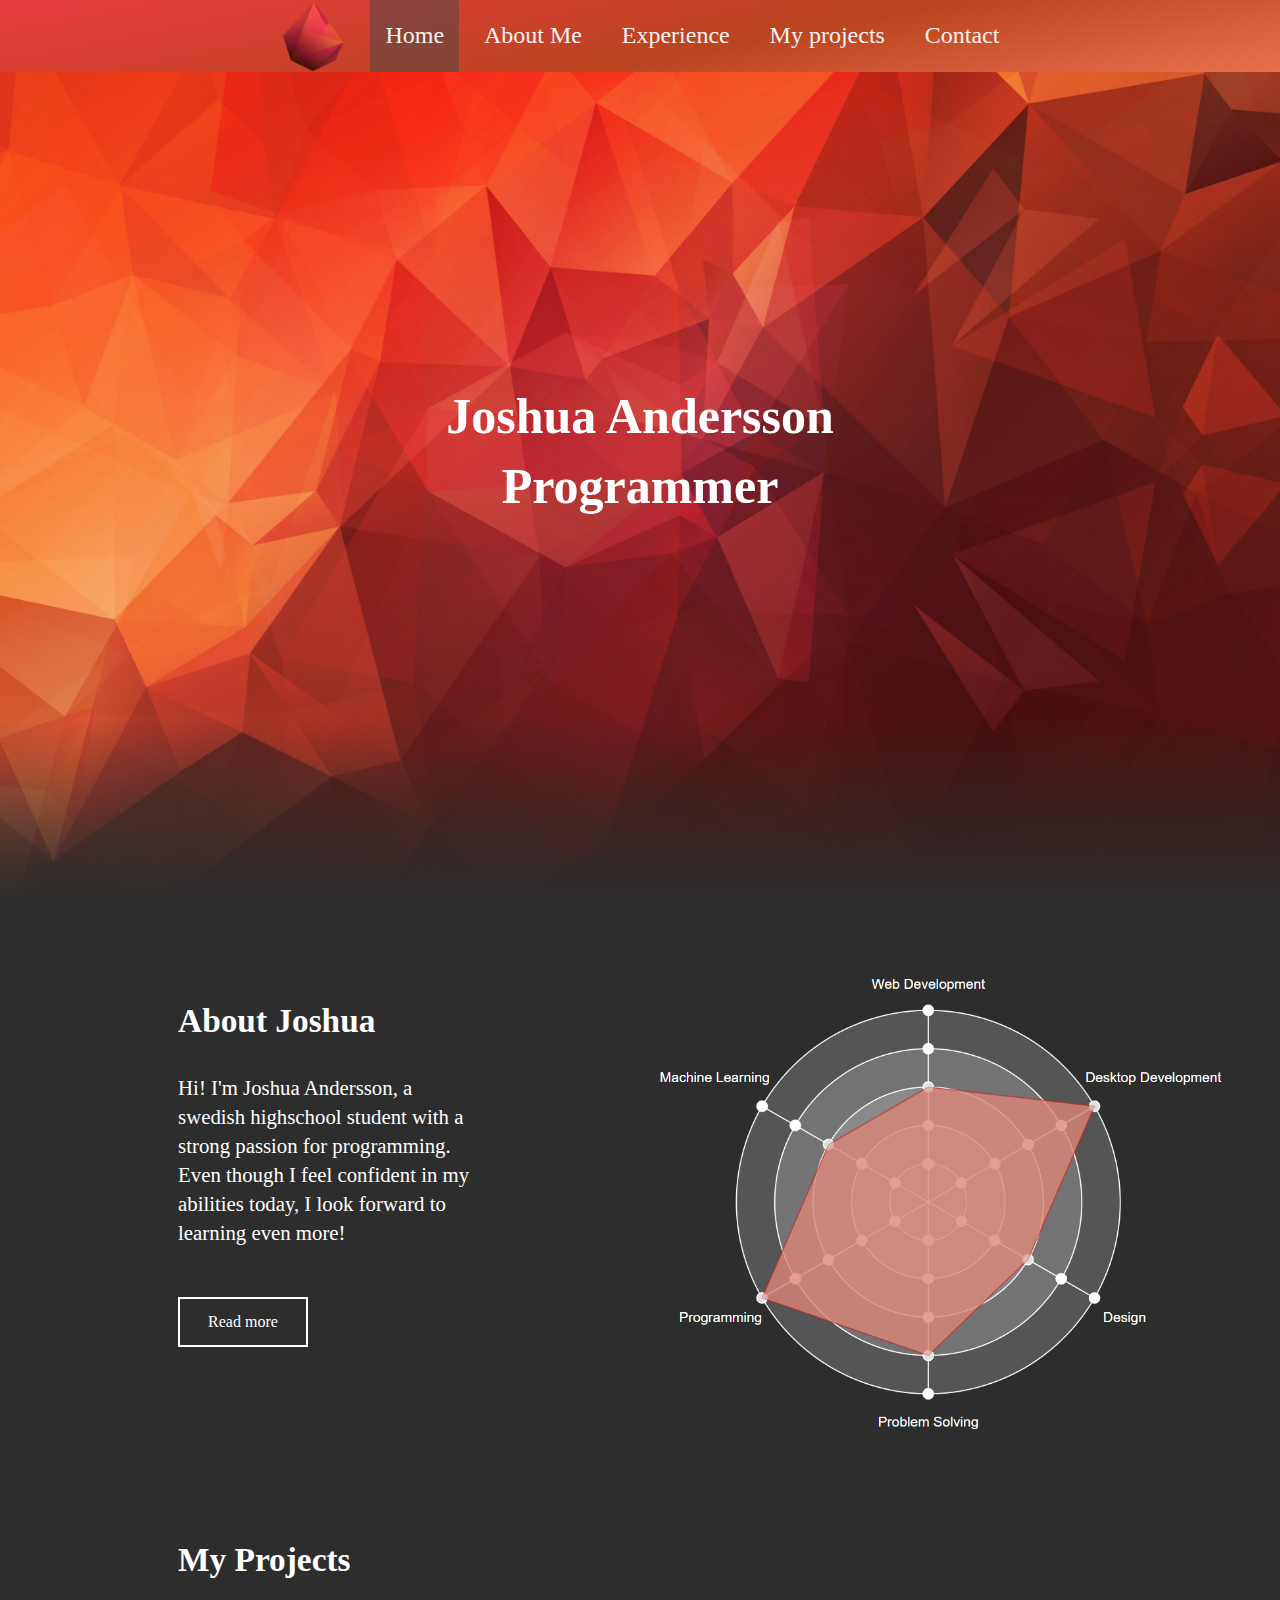
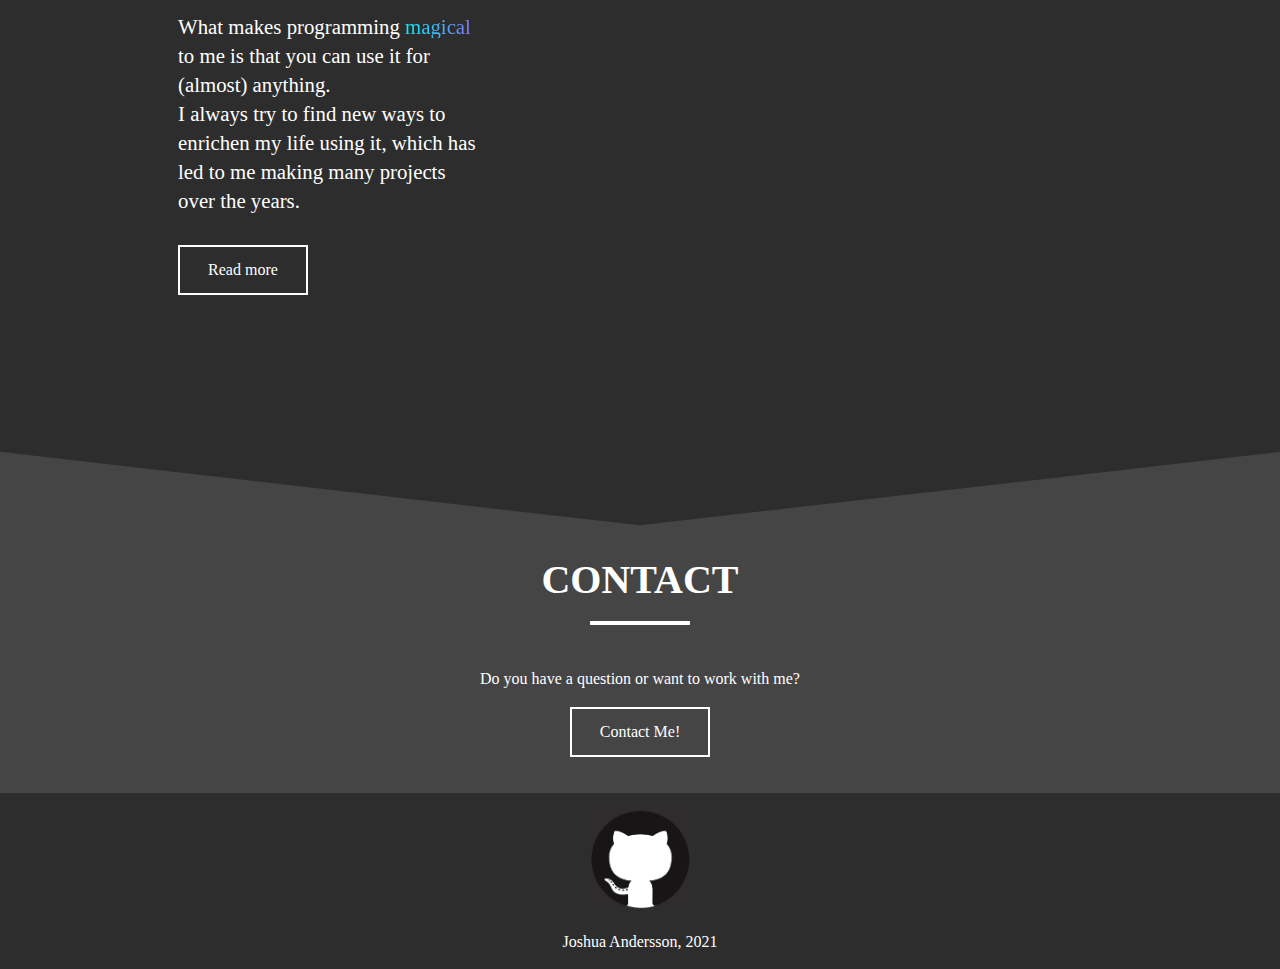
==== commit b6b10748: "Completed contact me with map and contact form" ====
--- a/index.html
+++ b/index.html
@@ -33,7 +33,7 @@
             <nav class="navbar">
                 <ul class="nav-links">
                     <li id="nav-logo">
-                        <img src="img/Poly%20logo.png" alt="A logo in the shape of a gem.">
+                        <img src="img/Poly%20logo%20home.png" alt="A logo in the shape of a gem.">
                     </li>
                     <li class="current-tab">
                         <a href="index.html">
@@ -77,14 +77,14 @@
                     <a href="my%20experience.html">Experience</a>
                     <a href="my%20projects.html">My projects</a>
                     <a href="contact%20me.html">Contact me</a>
-                    <img src="img/Poly%20logo.png" alt="A logo in the shape of a gem.">
+                    <img src="img/Poly%20logo%20home.png" alt="A logo in the shape of a gem.">
                 </nav>
             </nav>
             
             <article class="introduction-text">
                 <h1>
                     Joshua Andersson<br/>
-                    Web developer
+                    Programmer
                 </h1>
             </article>
 
@@ -168,8 +168,7 @@
                         </p>
                     </div>
     
-                    <!-- Using inline css because it's only one property -->
-                    <form action="contant%20me.html" method="get" class="center" style="padding-bottom: 4vh;">
+                    <form action="contact%20me.html" method="get" class="center">
                         <button class="button">
                             Contact Me!
                         </button>
--- a/css/style.css
+++ b/css/style.css
@@ -17,7 +17,8 @@
 }
 
 
-img {
+img
+{
     width: 100%;
     height: 100%;
     object-position: center;
@@ -60,7 +61,7 @@
     margin-bottom: 3%;
 }
 
-input
+.burger-menu input
 {
     position: fixed;
     opacity: 0;
@@ -84,9 +85,22 @@
 
 .about-me .background-img
 {
-    /* The gradient accomplishes two goals: making it transition better into the navbar and transitioning it to the rest of the page below it. */
-    /* This is done by making a gradient from the colors of those elements and some more fine-tuning */
     background-image: linear-gradient(rgba(0,0,0,0) 80%, rgba(45,45,45,1)), linear-gradient(rgba(0,0,0,0.2), rgba(0,0,0,0.2)), url("../img/polygonal\ about\ me.jpg");
+}
+
+.my-experience .background-img
+{
+    background-image: linear-gradient(rgba(0,0,0,0) 80%, rgba(45,45,45,1)), linear-gradient(rgba(0,0,0,0.2), rgba(0,0,0,0.2)), url("../img/polygonal\ my\ experience.jpg");
+}
+
+.my-projects .background-img
+{
+    background-image: linear-gradient(rgba(0,0,0,0) 80%, rgba(45,45,45,1)), linear-gradient(rgba(0,0,0,0.2), rgba(0,0,0,0.2)), url("../img/polygonal\ my\ projects.jpg");
+}
+
+.contact-me .background-img
+{
+    background-image: linear-gradient(rgba(0,0,0,0) 80%, rgba(45,45,45,1)), linear-gradient(rgba(0,0,0,0.2), rgba(0,0,0,0.2)), url("../img/polygonal\ contact\ me.jpg");
 }
 
 .button
@@ -125,6 +139,15 @@
     padding-bottom: 5vh;
 }
 
+.contact-me .grid-wrapper
+{
+    grid-template-areas: 
+        "tx"
+        "co"
+        "mp"
+        "mp";
+}
+
 #about-me
 {
     grid-area: a1;
@@ -211,6 +234,17 @@
     text-align: center;
     font-size: 30pt;
     margin-bottom: 1%;
+}
+
+#contact-me h2
+{
+    text-align: center;
+    font-size: 20pt;
+}
+
+.contact-me #header-underline-wrapper
+{
+    padding-bottom: 1%;
 }
 
 #contact-gradient-transition
@@ -222,6 +256,131 @@
     background: linear-gradient(rgba(45,45,45, 1), rgba(69,69,69, 0));
 }
 
+#map-container
+{
+    grid-area: mp;
+    position: relative;
+}
+
+#map
+{
+    width: 100%;
+    height: 100%;
+    grid-area: mp;
+}
+
+#map-overlay
+{
+    position: absolute;
+    top: 40px;
+    left: 40px;
+    background: rgba(0, 0, 0, 0.4);
+}
+
+#map-overlay span
+{
+    margin: 10px;
+    color: rgb(25, 230, 209);
+    margin-right: 0;    
+}
+
+#map-overlay p
+{
+    margin: 10px;
+}
+
+
+#contact-info
+{
+    grid-area: tx;
+}
+
+#contact-info h1
+{
+    font-size: 25pt;
+}
+
+.contact-form
+{
+    grid-area: co;
+    width: 80%;
+    height: 440px;
+    background: rgb(69, 69, 69);
+    border-radius: 8px;
+    box-shadow: 0 0 40px -10px #000;
+    transform: translateX(10%);
+    padding: 20px 30px;
+    max-width: calc(100vw - 40px);
+    box-sizing: border-box;
+    font-family: "Montserrat", sans-serif;
+    position: relative;
+}
+
+.contact-form h2
+{
+    margin: 10px 0;
+    padding-bottom: 10px;
+    width: 40%;
+    border-bottom: 3px solid white;
+}
+
+.contact-form input
+{
+    width: 100%;
+    padding: 10px;
+    box-sizing: border-box;
+    background: none;
+    outline: none;
+    resize: none;
+    border: 0;
+    transition: all 0.3s;
+    color: white;
+    border-bottom: 2px solid #bebed2;
+}
+
+.contact-form ::placeholder
+{
+    color: white;
+    font-family: "Segoe UI";
+}
+
+.contact-form input:focus
+{
+    border-bottom: 2px solid white;
+}
+
+.contact-form p:before
+{
+    content: attr(type);
+    display: block;
+    margin: 28px 0 0;
+    font-size: 14px;
+    color: white;
+}
+
+.contact-form button
+{
+    float: right;
+    padding: 8px 12px;
+    margin: 8px 0 0;
+    border: 2px solid white;
+    cursor: pointer;
+    transition: all 0.3s;
+}
+
+.contact-form button:hover
+{
+    background: rgb(45,45,45);
+}
+
+.contact-form span
+{
+    margin: 0 5px 0 15px;
+}
+  
+
+  
+
 .center
 {
     width: 100%;
@@ -229,12 +388,24 @@
     justify-content: center;
 }
 
-.rainbow-text
+#contact-me-text
 {
     background: linear-gradient(270deg, #f20e0e, #fff900, #ff00f5, #00f1ff);
     -webkit-background-clip: text;
     background-clip: text;
     -webkit-text-fill-color: transparent;
+    /* Apparently it's a compatability thing */
+    text-fill-color: transparent;
+    background-size: 300% 300%;
+}
+
+.rainbow-text
+{
+    background: linear-gradient(270deg, #f20e0e, #fff900, #ff00f5, #00f1ff);
+    -webkit-background-clip: text;
+    background-clip: text;
+    -webkit-text-fill-color: transparent;
+    /* Apparently it's a compatability thing */
     text-fill-color: transparent;
     background-size: 600% 600%;
     animation: AnimationName 12.5s ease infinite;
@@ -372,7 +543,8 @@
     left: 0;
     z-index: -1;
     width: 25em;
-    background: #d62956;
+    background: rgb(255,111,72);
+    background: linear-gradient(101deg, rgba(255,111,72,1) 0%, rgba(215,36,223,1) 100%);
     content: "";
     transform: skewX(15deg) translateX(-100%);
     transform-origin: bottom left;
@@ -382,8 +554,28 @@
 
 .about-me #menu::before
 {
-    background: rgb(80,40,80);
-}
+    background: rgb(188,255,150);
+    background: linear-gradient(255deg, rgba(188,255,150,1) 0%, rgba(36,174,223,1) 100%);
+}
+
+.my-experience #menu::before
+{
+    background: rgb(217,137,51);
+    background: linear-gradient(45deg, rgba(217,137,51,1) 0%, rgba(215,31,137,1) 100%);
+}
+
+.my-projects #menu::before
+{
+    background: rgb(255,250,58);
+    background: linear-gradient(45deg, rgba(255,250,58,1) 19%, rgba(237,65,255,1) 100%);
+}
+
+.contact-me #menu::before
+{
+    background: rgb(107,255,214);
+    background: linear-gradient(103deg, rgba(107,255,214,1) 8%, rgba(242,118,255,1) 100%);
+}
+
 
 
 @media (min-width: 40em)
@@ -563,6 +755,8 @@
 
 
 
+
+
 /* Desktop, > 768 px */
 @media only screen and (min-width: 48em)
 {
@@ -579,6 +773,11 @@
     #contact-me h1
     {
         padding-top: 0;
+    }
+
+    #contact-me form
+    {
+        padding-bottom: 4vh;
     }
 
     #video-player-phone
@@ -610,6 +809,13 @@
         grid-template-areas: 
             "a1 a2"
             "a4 a3";
+    }
+
+    .contact-me .grid-wrapper
+    {
+        grid-template-areas: 
+            "tx mp"
+            "co mp";
     }
 
     #radar-container
@@ -652,6 +858,25 @@
         background-image: linear-gradient(207deg, rgba(2,0,36,1) 0%, rgba(92,47,93,1) 35%, rgba(47,93,92,1) 100%);;
         background-color: rgb(93,47,78);
     }
+    
+    .my-experience .navbar
+    {
+        background: rgb(15,1,24);
+        background: linear-gradient(162deg, rgba(15,1,24,1) 0%, rgba(235,49,12,1) 100%);
+    }
+
+    .my-projects .navbar
+    {
+        background: rgb(252,248,255);
+        background: linear-gradient(28deg, rgba(252,248,255,1) 0%, rgba(198,7,250,1) 100%);
+    }
+
+    .contact-me .navbar
+    {
+        background: rgb(102,0,255);
+        background: linear-gradient(28deg, rgba(231,255,86,1) 0%, rgba(102,0,255,1) 100%);        
+    }
+
 
     .nav-links
     {
@@ -689,13 +914,29 @@
 
     .nav-links .current-tab
     {
-        background-image: linear-gradient(rgba(69,69,69,0.3), rgba(69,69,69,0.3));
+        background-image: linear-gradient(rgba(69,69,69,0.5), rgba(69,69,69,0.5));
     }
 
     .about-me .nav-links .current-tab
     {
         background-image: linear-gradient(rgba(200,200,200,0.6), rgba(200,200,200,0.6));
     }
+
+    .my-experience .nav-links .current-tab
+    {
+        background-image: linear-gradient(rgba(200,200,200,0.6), rgba(200,200,200,0.6));
+    }
+
+    .my-projects .nav-links .current-tab
+    {
+        background-image: linear-gradient(rgba(200,200,200,0.6), rgba(200,200,200,0.6));
+    }
+
+    .contact-me .nav-links .current-tab
+    {
+        background-image: linear-gradient(rgba(200,200,200,0.6), rgba(200,200,200,0.6));
+    }
+    
 
     .nav-logo
     {
@@ -717,8 +958,15 @@
     }
 }
 
+/* > 960 px */
 @media only screen and (min-width: 60em)
 {
+    .contact-form
+    {
+        transform: translateX(40%);
+        width: 60%;
+    }
+
     .nav-links
     {
         width: 80%;
@@ -735,6 +983,8 @@
     }
 }
 
+
+/* > 1280 px */
 @media only screen and (min-width: 80em)
 {
     .nav-links
@@ -782,3 +1032,4 @@
         transform: skewX(15deg) translateX(-110px);
     }
 }
+
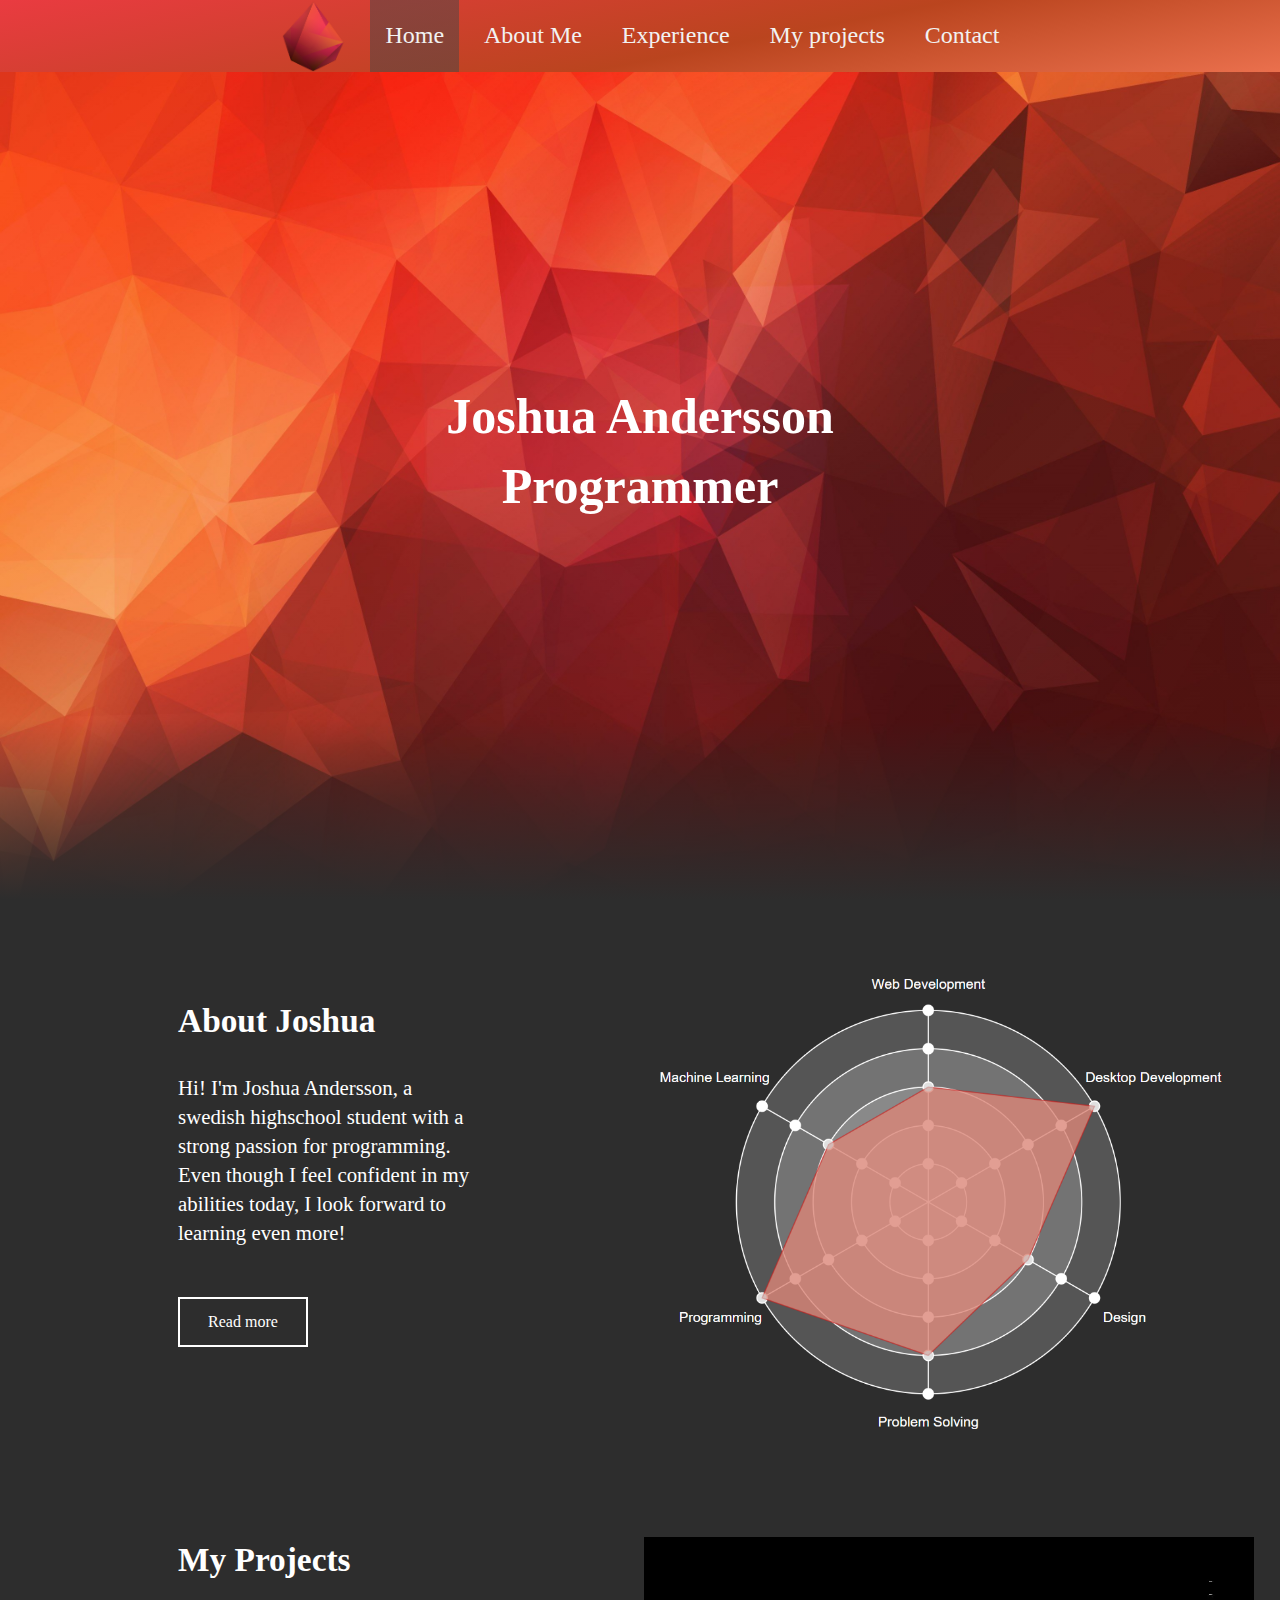
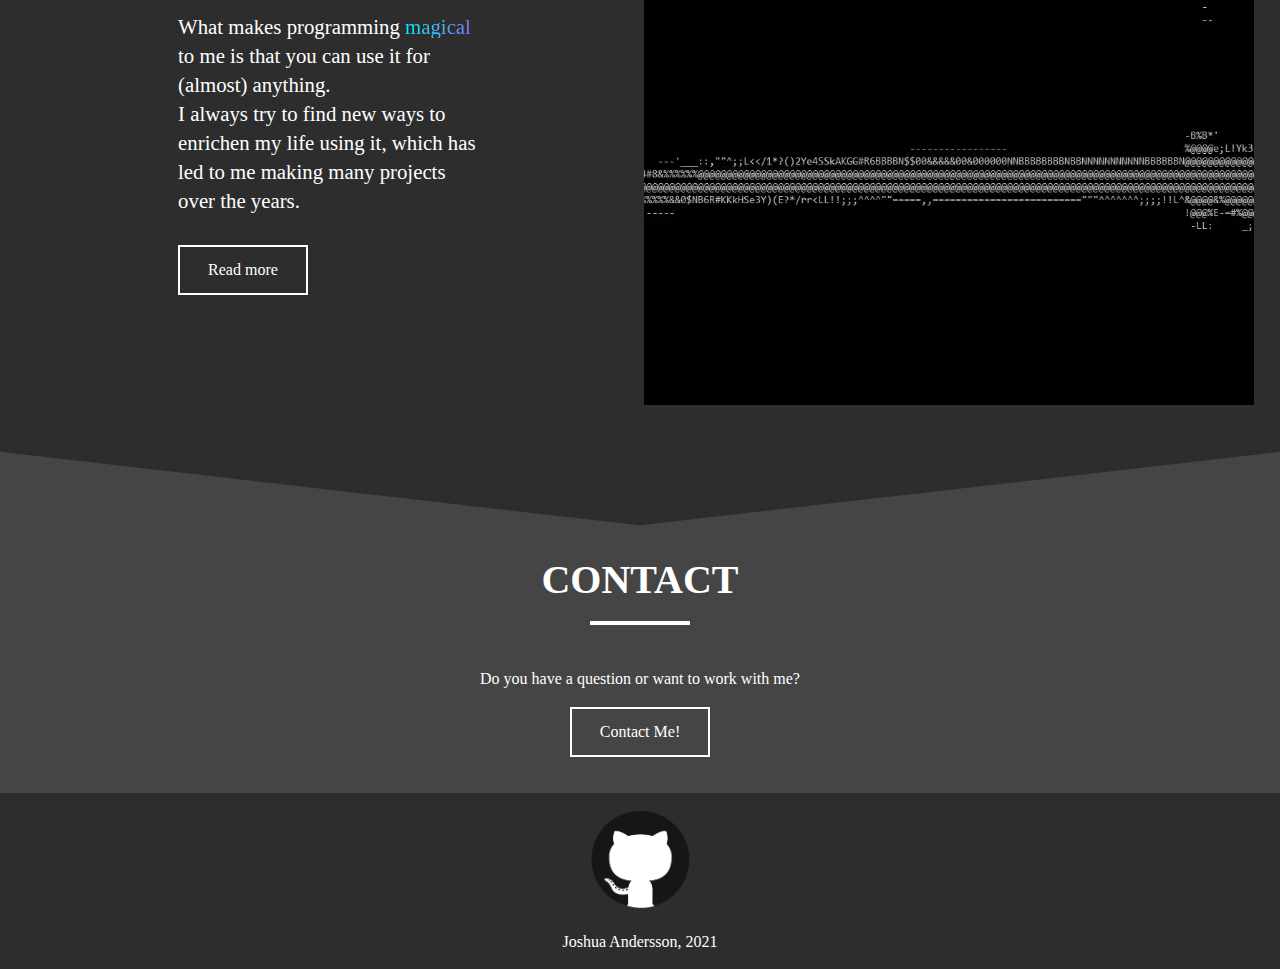
==== commit 2786f705: "Completed my projects site" ====
--- a/index.html
+++ b/index.html
@@ -33,7 +33,9 @@
             <nav class="navbar">
                 <ul class="nav-links">
                     <li id="nav-logo">
-                        <img src="img/Poly%20logo%20home.png" alt="A logo in the shape of a gem.">
+                        <a href="index.html">
+                            <img src="img/Poly%20logo%20home.png" alt="A logo in the shape of a gem.">
+                        </a>
                     </li>
                     <li class="current-tab">
                         <a href="index.html">
--- a/css/style.css
+++ b/css/style.css
@@ -16,6 +16,41 @@
     /* background: #272822 */
 }
 
+.overlay-gradient::before
+{
+    content: "";
+    position: absolute;
+    top: 0;
+    left: 0;
+    width: 100%;
+    height: 100%;
+    z-index: -1;
+    background: rgb(115,255,216);
+    background: linear-gradient(276deg, rgba(115,255,216,1) 0%, rgba(242,118,255,1) 100%);
+}
+
+.overlay-gradient > *
+{
+    z-index: 1;
+}
+
+.gradient-text
+{
+    background: rgb(115,255,216);
+    background: linear-gradient(276deg, rgba(115,255,216,1) 0%, rgba(242,118,255,1) 100%);
+    -webkit-background-clip: text;
+    background-clip: text;
+    -webkit-text-fill-color: transparent;
+    /* Apparently it's a compatability thing */
+    text-fill-color: transparent;
+}
+
+.center-items
+{
+    display: flex;
+    justify-content: center;
+    flex-direction: column;
+}
 
 img
 {
@@ -116,6 +151,11 @@
 .button:hover
 {
     background: rgba(0, 0, 0, 0.2);
+}
+
+#contact-me form
+{
+    padding-bottom: 4vh;
 }
 
 .grid-wrapper
@@ -148,9 +188,9 @@
         "mp";
 }
 
-#about-me
-{
-    grid-area: a1;
+#about-my-projects
+{
+    grid-area: he;
 }
 
 #about-me h2
@@ -238,13 +278,14 @@
 
 #contact-me h2
 {
+    padding-top: 10%;
     text-align: center;
     font-size: 20pt;
 }
 
 .contact-me #header-underline-wrapper
 {
-    padding-bottom: 1%;
+    padding-bottom: 3%;
 }
 
 #contact-gradient-transition
@@ -410,6 +451,143 @@
     background-size: 600% 600%;
     animation: AnimationName 12.5s ease infinite;
 }
+
+
+
+/* Our History Section */
+
+.my-projects .grid-wrapper
+{
+    grid-template-areas: 
+        "he"
+        "tl";
+
+    grid-template-rows: repeat(auto-fit, minmax(100px, 1fr));
+    grid-template-columns: 1fr;
+}
+
+
+.my-projects #about-my-projects a:visited
+{
+    color: lightblue;
+}
+
+.my-projects #project-timeline
+{
+    display: none;
+}
+
+.my-projects .grid-wrapper
+{
+    grid-template-areas: 
+        "";
+}
+
+.my-projects #timeline-stack
+{
+    position: relative;
+    grid-area: tl;
+}
+
+.my-projects #timeline-grid
+{
+    display: grid;
+
+    grid-template-areas: 
+        "a1"
+        "a2"
+        "a3"
+        "a4";
+
+    grid-template-rows: repeat(5, 0.1fr);
+    grid-template-columns: 1fr;
+}
+
+.my-projects #timeline-stack #timeline
+{
+    width: min(1100px, 90%);
+    position: relative;
+}
+
+.my-projects #timeline-stack #timeline ul li
+{
+    padding-left: 10%;
+}
+
+.my-projects #timeline-stack #timeline ul :nth-child(1) .container
+{
+    grid-area: a1;
+}
+
+.my-projects #timeline-stack #timeline ul :nth-child(2) .container
+{
+    grid-area: a2;
+}
+
+.my-projects #timeline-stack #timeline ul :nth-child(3) .container
+{
+    grid-area: a3;
+}
+
+.my-projects #timeline-stack #timeline ul :nth-child(4) .container
+{
+    grid-area: a4;
+}
+
+
+.my-projects #timeline-stack #timeline ul li > .container
+{
+    width: 100%;
+    padding: 2em;
+    
+    background: linear-gradient(276deg, rgba(115,255,216,1) 0%, rgba(242,118,255,1) 100%);
+    color: #fff;
+    border-radius: 1em;
+}
+
+
+.my-projects #timeline-stack #timeline ul
+{
+    list-style: none;
+    padding: 0;
+    margin: 0;
+}
+
+.my-projects #timeline-stack #timeline li
+{
+    margin-bottom: 10%;
+}
+
+.my-projects #about-my-projects
+{
+    grid-area: he;
+}
+
+
+.card-grid h1
+{
+    grid-area: he;
+}
+
+.card-grid img
+{
+    width: 100%;
+    height: auto;
+    grid-area: im;
+}
+
+.card-grid #video-player-wrapper
+{
+    width: 100%;
+    height: auto;
+    grid-area: im;
+}
+
+.card-grid p
+{
+    grid-area: cp;
+}
+
 
 @keyframes AnimationName
 {
@@ -760,6 +938,196 @@
 /* Desktop, > 768 px */
 @media only screen and (min-width: 48em)
 {
+    .my-projects #about-my-projects
+    {
+        grid-area: he;
+    }
+
+    .my-projects #timeline-stack
+    {
+        display: none;
+    }
+
+    .my-projects #project-timeline
+    {
+        display: block;
+        grid-area: tl;
+        margin-left: 15%;
+        width: 75vw;
+        background-color: rgb(45, 45, 45);
+        padding: 3em;
+    }
+
+    .my-projects header h1
+    {
+        margin-bottom: 3%;
+        margin-left: -10%;
+        color: white;
+        text-align: center;
+    }
+
+    .my-projects #project-timeline #timeline h1
+    {
+        margin: 0;
+        font-size: 2.25rem;
+        font-weight: 400;
+    }
+
+    .my-projects #project-timeline #timeline p
+    {
+        margin-bottom: 0;
+    }
+
+    .my-projects #project-timeline #timeline header
+    {
+        position: absolute;
+        top: -5%;
+        left: 15%;
+        transform: translate(-50%, -50%);
+    }
+
+    .my-projects #project-timeline #timeline header h3
+    {
+        transition: all 0.5s ease;
+    }
+
+    .my-projects #project-timeline #timeline
+    {
+        width: min(1100px, 90%);
+        position: relative;
+    }
+
+    .my-projects #project-timeline #timeline::before
+    {
+        content: '';
+        position: absolute;
+        left: 50%;
+        height: 100%;
+        width: 2px;
+
+        background-color: rgb(131,238,221);
+        transform: translateX(-50%);
+    }
+
+    .my-projects #project-timeline #timeline ul
+    {
+        list-style: none;
+        padding: 0;
+        margin: 0;
+    }
+
+    .my-projects #project-timeline #timeline ul li
+    {
+        width: 100%;
+    }
+
+    .my-projects #project-timeline #timeline ul li+li
+    {
+        margin-top: 1.25em;
+    }
+
+    .my-projects #project-timeline #timeline ul li > .container
+    {
+        width: min(80ch, 50%);
+        padding: 2em;
+        
+        color: #fff;
+        background: #111;
+        border-radius: 1em;
+    }
+
+    .my-projects #project-timeline #timeline ul li:nth-child(odd) > .container 
+    {
+        margin-right: auto;
+        transform: translateX(-2em);
+        border-top-right-radius: 0;
+    }
+
+    .my-projects #project-timeline #timeline ul li:nth-child(odd) > .container::before
+    {
+        border-radius: 1em 0 1em 1em;
+    }
+
+    .my-projects #project-timeline #timeline ul li:nth-child(even) > .container
+    {
+        margin-left: auto;
+        transform: translateX(2em);
+        border-top-left-radius: 0;
+    }
+
+    .my-projects #project-timeline #timeline ul li:nth-child(even) > .container::before
+    {
+        border-radius: 0 1em 1em 1em;
+    }
+
+    .my-projects #project-timeline #timeline ul li > .container::before
+    {
+        border-radius: 1em;
+        z-index: -1;
+    }
+
+    .my-projects #project-timeline #timeline ul li > .container::after
+    {
+        content: "";
+        position: absolute;
+        top: 0;
+        height: 18px;
+        width: 18px;
+
+        border-radius: 50%;
+        border: 2px solid rgb(131,238,221);
+        background: #fff;
+
+        transition: all 0.5s ease;
+    }
+
+    .my-projects #project-timeline #timeline ul li:nth-child(odd) > .container::after
+    {
+        right: -2em;
+        transform: translate(50%, -100%);
+    }
+
+    .my-projects #project-timeline #timeline ul li:nth-child(even) > .container::after
+    {
+        left: -2em;
+        transform: translate(-50%, -100%);
+    }
+
+    .my-projects #project-timeline #timeline ul li > .container:hover::after
+    {
+        background: rgb(131,238,221);
+    }
+
+    .my-projects #project-timeline #timeline ul li > .container:hover header h3
+    {
+        font-weight: 700;
+        font-size: 1.25rem;
+    }
+
+    .my-projects .card-grid
+    {
+        width: 100%;
+        display: grid;
+        grid-template-areas: 
+            "he"
+            "im"
+            "cp";
+
+        grid-template-rows: 0.3fr 0.3fr 0.5fr;
+        grid-template-columns: 1fr;
+    }
+
+    #contact-me h2
+    {
+        padding-top: 1%;
+    }
+
+    .contact-me #header-underline-wrapper
+    {
+        padding-bottom: 4%;
+    }
+
+
     #contact-gradient-transition
     {
         display: none;
@@ -946,7 +1314,6 @@
 
     #nav-logo img
     {
-        cursor: auto;
         width: auto;
         height: 100%;
     }
@@ -961,6 +1328,11 @@
 /* > 960 px */
 @media only screen and (min-width: 60em)
 {
+    .contact-me #header-underline-wrapper
+    {
+        padding-bottom: 3%;
+    }
+
     .contact-form
     {
         transform: translateX(40%);
@@ -987,6 +1359,11 @@
 /* > 1280 px */
 @media only screen and (min-width: 80em)
 {
+    .contact-me #header-underline-wrapper
+    {
+        padding-bottom: 2%;
+    }
+
     .nav-links
     {
         width: 60%;
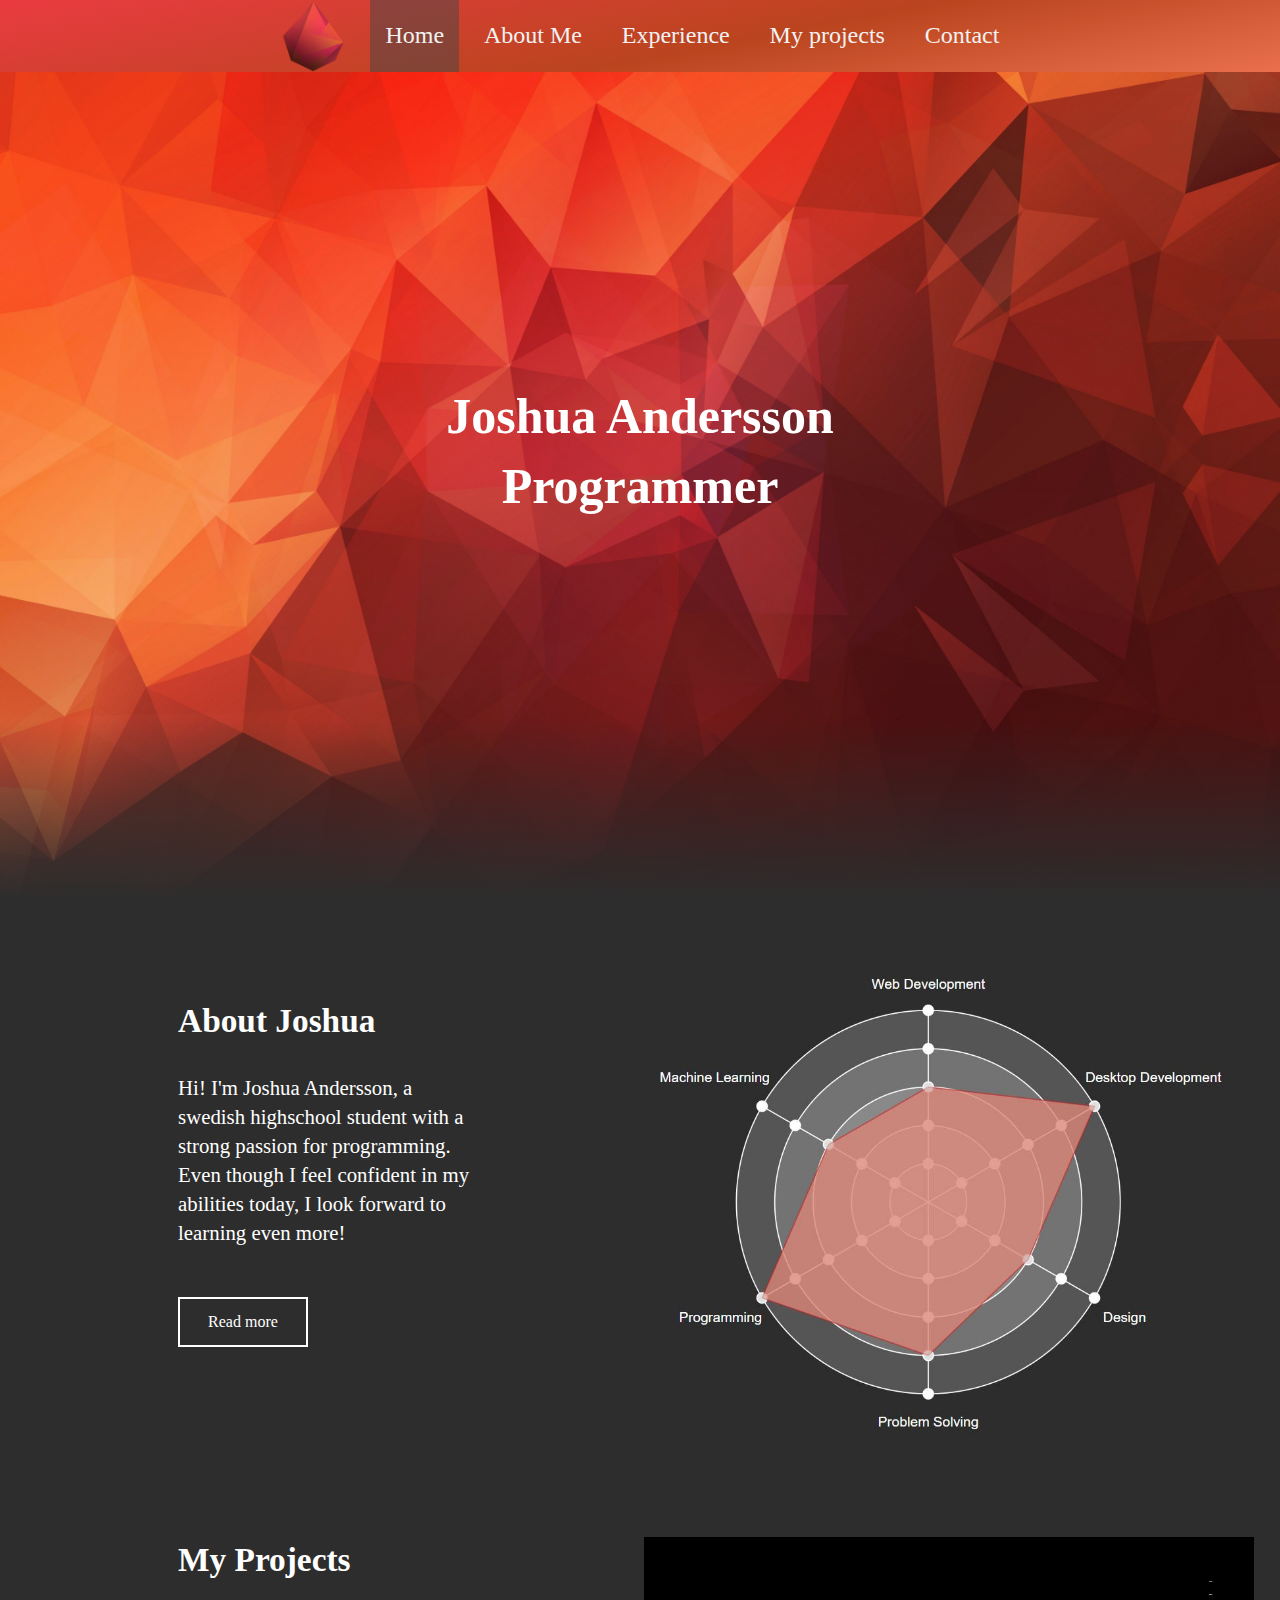
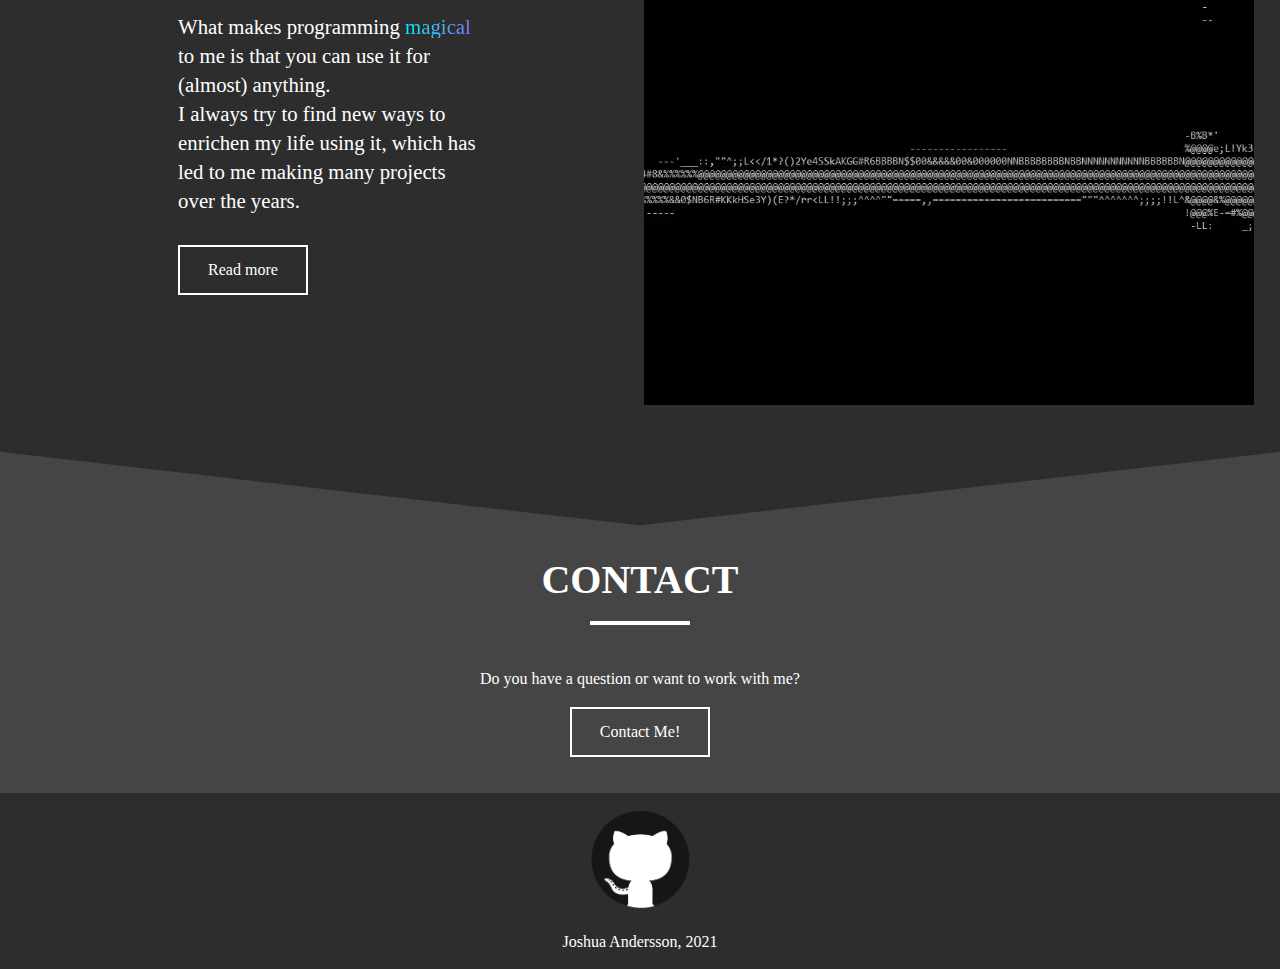
==== commit 39050ecb: "Optimized images, cleaned code" ====
--- a/index.html
+++ b/index.html
@@ -9,8 +9,6 @@
         <meta name="author" content="Joshua Andersson">
         <link rel="stylesheet" type="text/css" href="css/style.css">
         <title>Joshua Andersson | Programmer</title>
-        <link rel="preconnect" href="https://fonts.gstatic.com">
-        <link href="https://fonts.googleapis.com/css2?family=Roboto&display=swap" rel="stylesheet">
 
         <!-- Favicon -->
         <link rel="apple-touch-icon" sizes="180x180" href="favicons/apple-touch-icon.png">
@@ -22,176 +20,167 @@
         <meta name="theme-color" content="#ffffff">
     </head>
     <body>
-        <div class="code-container">
-            <!--Where the preload code will go-->
-            <code id="preload-code">
+        <nav class="navbar">
+            <ul class="nav-links">
+                <li id="nav-logo">
+                    <a href="index.html">
+                        <img src="img/Poly%20logo%20home.png" alt="A logo in the shape of a gem.">
+                    </a>
+                </li>
+                <li class="current-tab">
+                    <a href="index.html">
+                        Home
+                    </a>
+                </li>
+                <li>
+                    <a href="about%20me.html">
+                        About Me
+                    </a>
+                </li>
+                <li>
+                    <a href="my%20experience.html">
+                        Experience
+                    </a>
+                </li>
+                <li>
+                    <a href="my%20projects.html">
+                        My projects
+                    </a>
+                </li>
+                <li>
+                    <a href="contact%20me.html">
+                        Contact
+                    </a>
+                </li>
+            </ul>
+        </nav>
+        <nav class="burger-menu">
+            <input type="checkbox" id="navcheck" role="button" title="menu">
+            <label for="navcheck" aria-hidden="true" title="menu">
+                <span class="burger">
+                    <span class="bar">
+                        <span class="visuallyhidden">Menu</span>
+                    </span>
+                </span>
+            </label>
+            <nav id="menu">
+                <a href="index.html">Home</a>
+                <a href="about%20me.html">About me</a>
+                <a href="my%20experience.html">Experience</a>
+                <a href="my%20projects.html">My projects</a>
+                <a href="contact%20me.html">Contact me</a>
+                <img src="img/Poly%20logo%20home.png" alt="A logo in the shape of a gem.">
+            </nav>
+        </nav>
+        
+        <article class="introduction-text">
+            <h1>
+                Joshua Andersson<br/>
+                Programmer
+            </h1>
+        </article>
 
-            </code>
+        <!-- Background image of polygons. Would like to use figure, but it adds unwanted css properties. -->
+        <div class="background-img">
+
         </div>
 
-        <div class="site-container">
-            <nav class="navbar">
-                <ul class="nav-links">
-                    <li id="nav-logo">
-                        <a href="index.html">
-                            <img src="img/Poly%20logo%20home.png" alt="A logo in the shape of a gem.">
-                        </a>
-                    </li>
-                    <li class="current-tab">
-                        <a href="index.html">
-                            Home
-                        </a>
-                    </li>
-                    <li>
-                        <a href="about%20me.html">
-                            About Me
-                        </a>
-                    </li>
-                    <li>
-                        <a href="my%20experience.html">
-                            Experience
-                        </a>
-                    </li>
-                    <li>
-                        <a href="my%20projects.html">
-                            My projects
-                        </a>
-                    </li>
-                    <li>
-                        <a href="contact%20me.html">
-                            Contact
-                        </a>
-                    </li>
-                </ul>
-            </nav>
-            <nav class="burger-menu">
-                <input type="checkbox" id="navcheck" role="button" title="menu">
-                <label for="navcheck" aria-hidden="true" title="menu">
-                    <span class="burger">
-                        <span class="bar">
-                            <span class="visuallyhidden">Menu</span>
-                        </span>
-                    </span>
-                </label>
-                <nav id="menu">
-                    <a href="index.html">Home</a>
-                    <a href="about%20me.html">About me</a>
-                    <a href="my%20experience.html">Experience</a>
-                    <a href="my%20projects.html">My projects</a>
-                    <a href="contact%20me.html">Contact me</a>
-                    <img src="img/Poly%20logo%20home.png" alt="A logo in the shape of a gem.">
-                </nav>
-            </nav>
-            
-            <article class="introduction-text">
-                <h1>
-                    Joshua Andersson<br/>
-                    Programmer
-                </h1>
+        <section class="grid-wrapper">
+            <article id="about-me">
+                <h2>About Joshua</h2>
+                <p>
+                    Hi! I'm Joshua Andersson, a swedish highschool student with a strong passion for programming. <br/>
+                    Even though I feel confident in my abilities today, I look forward to learning even more! <br/>
+                    <br/>
+                </p>
+                <form action="about%20me.html" method="get">
+                    <button class="button">
+                        Read more
+                    </button>
+                </form>
             </article>
 
-            <!-- Background image of polygons. Would like to use figure, but it adds unwanted css properties. -->
-            <div class="background-img">
+            
+            <figure id="radar-container">
+                <img src="img/Skill%20radar%20mobile.jpg" alt="An image describing my skills. 3/5 web development, 5/5 desktop development, 3/5 design, 4/5 problem solving, 5/5 programming, 3/5 machine learning.">
+            </figure>
 
+            <article id="my-projects">
+                <h2>My Projects</h2>
+                <p>
+                    What makes programming
+                </p>
+                <span class="rainbow-text">
+                    magical
+                </span>
+                <p>
+                    to me is that you can use it for (almost) anything.<br/>
+                    I always try to find new ways to enrichen my life using it, which has led to me making many projects over the years.<br/>
+                    <br/>
+                </p>
+
+                <form action="my%20projects.html" method="get">
+                    <button class="button">
+                        Read more
+                    </button>
+                </form>
+                
+            </article>
+
+            <!-- For mobile -->
+            <div id="video-player-wrapper">
+                <img src="img/bad%20apple%20ascii.gif" id="video-player-phone" alt="A gif of a woman sheathing a sword, rendered using only ascii characters.">
+
+                <!-- For desktop. Sadly, alt does not exist for video. -->
+                <video playsinline autoplay loop muted id="video-player-desktop">
+                    <source src="img/bad%20apple%20ascii.webm" type="video/webm">
+                    <source src="img/bad%20apple%20ascii.gif" type="video/gif">
+                </video>
+            </div>
+        </section>
+
+
+        <footer id="footer">
+            <section id="contact-me">
+                <svg id="triangle-transition" preserveAspectRatio="none" viewBox="0 0 100 102" version="1.1" xmlns="http://www.w3.org/2000/svg">
+                    <path d="M0 0 L50 100 L100 0 Z" fill="rgb(45, 45, 45)" stroke="rgb(45, 45, 45)"></path>
+                </svg>
+                <div id="contact-gradient-transition"></div>
+                <h1>
+                    CONTACT
+                </h1>
+
+                <div class="center" id="header-underline-wrapper">
+                    <div id="header-underline"></div>
+                </div>
+
+                <div class="center">
+                    <p>
+                        Do you have a question or want to work with me?
+                    </p>
+                </div>
+
+                <form action="contact%20me.html" method="get" class="center">
+                    <button class="button">
+                        Contact Me!
+                    </button>
+                </form>
+                
+            </section>
+
+            <div class="center">
+                <a href="https://github.com/Matistjati" id="github-logo">
+                    <img src="img/github%20logo.png" alt="The github logo">
+                </a>
             </div>
 
-            <section class="grid-wrapper">
-                <article id="about-me">
-                    <h2>About Joshua</h2>
-                    <p>
-                        Hi! I'm Joshua Andersson, a swedish highschool student with a strong passion for programming. <br/>
-                        Even though I feel confident in my abilities today, I look forward to learning even more! <br/>
-                        <br/>
-                    </p>
-                    <form action="about%20me.html" method="get">
-                        <button class="button">
-                            Read more
-                        </button>
-                    </form>
-                </article>
-
-                
-                <figure id="radar-container">
-                    <img src="img/Skill%20radar%20mobile.png" alt="An image describing my skills. 3/5 web development, 5/5 desktop development, 3/5 design, 4/5 problem solving, 5/5 programming, 3/5 machine learning.">
-                </figure>
-
-                <article id="my-projects">
-                    <h2>My Projects</h2>
-                    <p>
-                        What makes programming
-                    </p>
-                    <span class="rainbow-text">
-                        magical
-                    </span>
-                    <p>
-                        to me is that you can use it for (almost) anything.<br/>
-                        I always try to find new ways to enrichen my life using it, which has led to me making many projects over the years.<br/>
-                        <br/>
-                    </p>
-
-                    <form action="my%20projects.html" method="get">
-                        <button class="button">
-                            Read more
-                        </button>
-                    </form>
-                    
-                </article>
-
-                <!-- For mobile -->
-                <div id="video-player-wrapper">
-                    <img src="img/bad%20apple%20ascii.gif" id="video-player-phone" alt="A gif of a woman sheathing a sword, rendered using only ascii characters.">
-
-                    <!-- For desktop. Sadly, alt does not exist for video. -->
-                    <video playsinline autoplay loop muted id="video-player-desktop">
-                        <source src="img/bad%20apple%20ascii.webm" type="video/webm">
-                        <source src="img/bad%20apple%20ascii.gif" type="video/gif">
-                    </video>
-                </div>
-            </section>
-
-
-            <footer id="footer">
-                <section id="contact-me">
-                    <svg id="triangle-transition" preserveAspectRatio="none" viewBox="0 0 100 102" version="1.1" xmlns="http://www.w3.org/2000/svg">
-                        <path d="M0 0 L50 100 L100 0 Z" fill="rgb(45, 45, 45)" stroke="rgb(45, 45, 45)"></path>
-                    </svg>
-                    <div id="contact-gradient-transition"></div>
-                    <h1>
-                        CONTACT
-                    </h1>
-    
-                    <div class="center" id="header-underline-wrapper">
-                        <div id="header-underline"></div>
-                    </div>
-    
-                    <div class="center">
-                        <p>
-                            Do you have a question or want to work with me?
-                        </p>
-                    </div>
-    
-                    <form action="contact%20me.html" method="get" class="center">
-                        <button class="button">
-                            Contact Me!
-                        </button>
-                    </form>
-                    
-                </section>
-
-                <div class="center">
-                    <a href="https://github.com/Matistjati" id="github-logo">
-                        <img src="img/github%20logo.png" alt="The github logo">
-                    </a>
-                </div>
-
-                
-                <div class="center">
-                    <p>
-                        Joshua Andersson, 2021
-                    </p>
-                </div>
-            </footer>
-        </div>
+            
+            <div class="center">
+                <p>
+                    Joshua Andersson, 2021
+                </p>
+            </div>
+        </footer>
 
         <script src="js/w3codecolor.js"></script>
         <script src="js/main.js"></script>
--- a/css/style.css
+++ b/css/style.css
@@ -58,26 +58,6 @@
     height: 100%;
     object-position: center;
     object-fit: cover;
-}
-
-#preload-code
-{
-    font-family: 'Roboto', arial, serif;
-    max-width: 100vw;
-    overflow: hidden;
-}
-
-
-.code-container
-{
-    color:#F8F8F2;
-    font-size: 0.7rem;
-    overflow-wrap: break-word;
-}
-
-.site-container
-{
-    display: none;
 }
 
 .introduction-text
@@ -418,9 +398,6 @@
 {
     margin: 0 5px 0 15px;
 }
-  
-
-  
 
 .center
 {
@@ -467,6 +444,7 @@
 }
 
 
+
 .my-projects #about-my-projects a:visited
 {
     color: lightblue;
@@ -540,11 +518,25 @@
     width: 100%;
     padding: 2em;
     
-    background: linear-gradient(276deg, rgba(115,255,216,1) 0%, rgba(242,118,255,1) 100%);
+    background: linear-gradient(270deg, rgba(107,221,230,1)  0%, rgba(242,118,255,1) 100%);
     color: #fff;
     border-radius: 1em;
 }
 
+.my-projects #timeline-stack #timeline ul :nth-child(2) .container
+{    
+    background: linear-gradient(90deg, rgba(107,221,230,1)  0%, rgba(242,118,255,1) 100%);
+}
+
+.my-projects #timeline-stack #timeline ul :nth-child(3) .container
+{    
+    background: linear-gradient(270deg, rgba(107,221,230,1)  0%, rgba(242,118,255,1) 100%);
+}
+
+.my-projects #timeline-stack #timeline ul :nth-child(4) .container
+{    
+    background: linear-gradient(90deg, rgba(107,221,230,1)  0%, rgba(242,118,255,1) 100%);
+}
 
 .my-projects #timeline-stack #timeline ul
 {
@@ -1381,26 +1373,10 @@
 
     #radar-container img
     {
-        content: url("../img/Skill\ radar.png");
-    }
-}
-
-
-@media only screen and (min-width: 500px)
-{
-    .code-container
-    {
-        font-size: 1rem;
-    }
-}
-
-@media only screen and (min-width: 900px)
-{
-    .code-container
-    {
-        font-size: 1.5rem;
-    }
-}
+        content: url("../img/Skill\ radar.jpg");
+    }
+}
+
 
 @media only screen and (aspect-ratio: 280/653)
 {
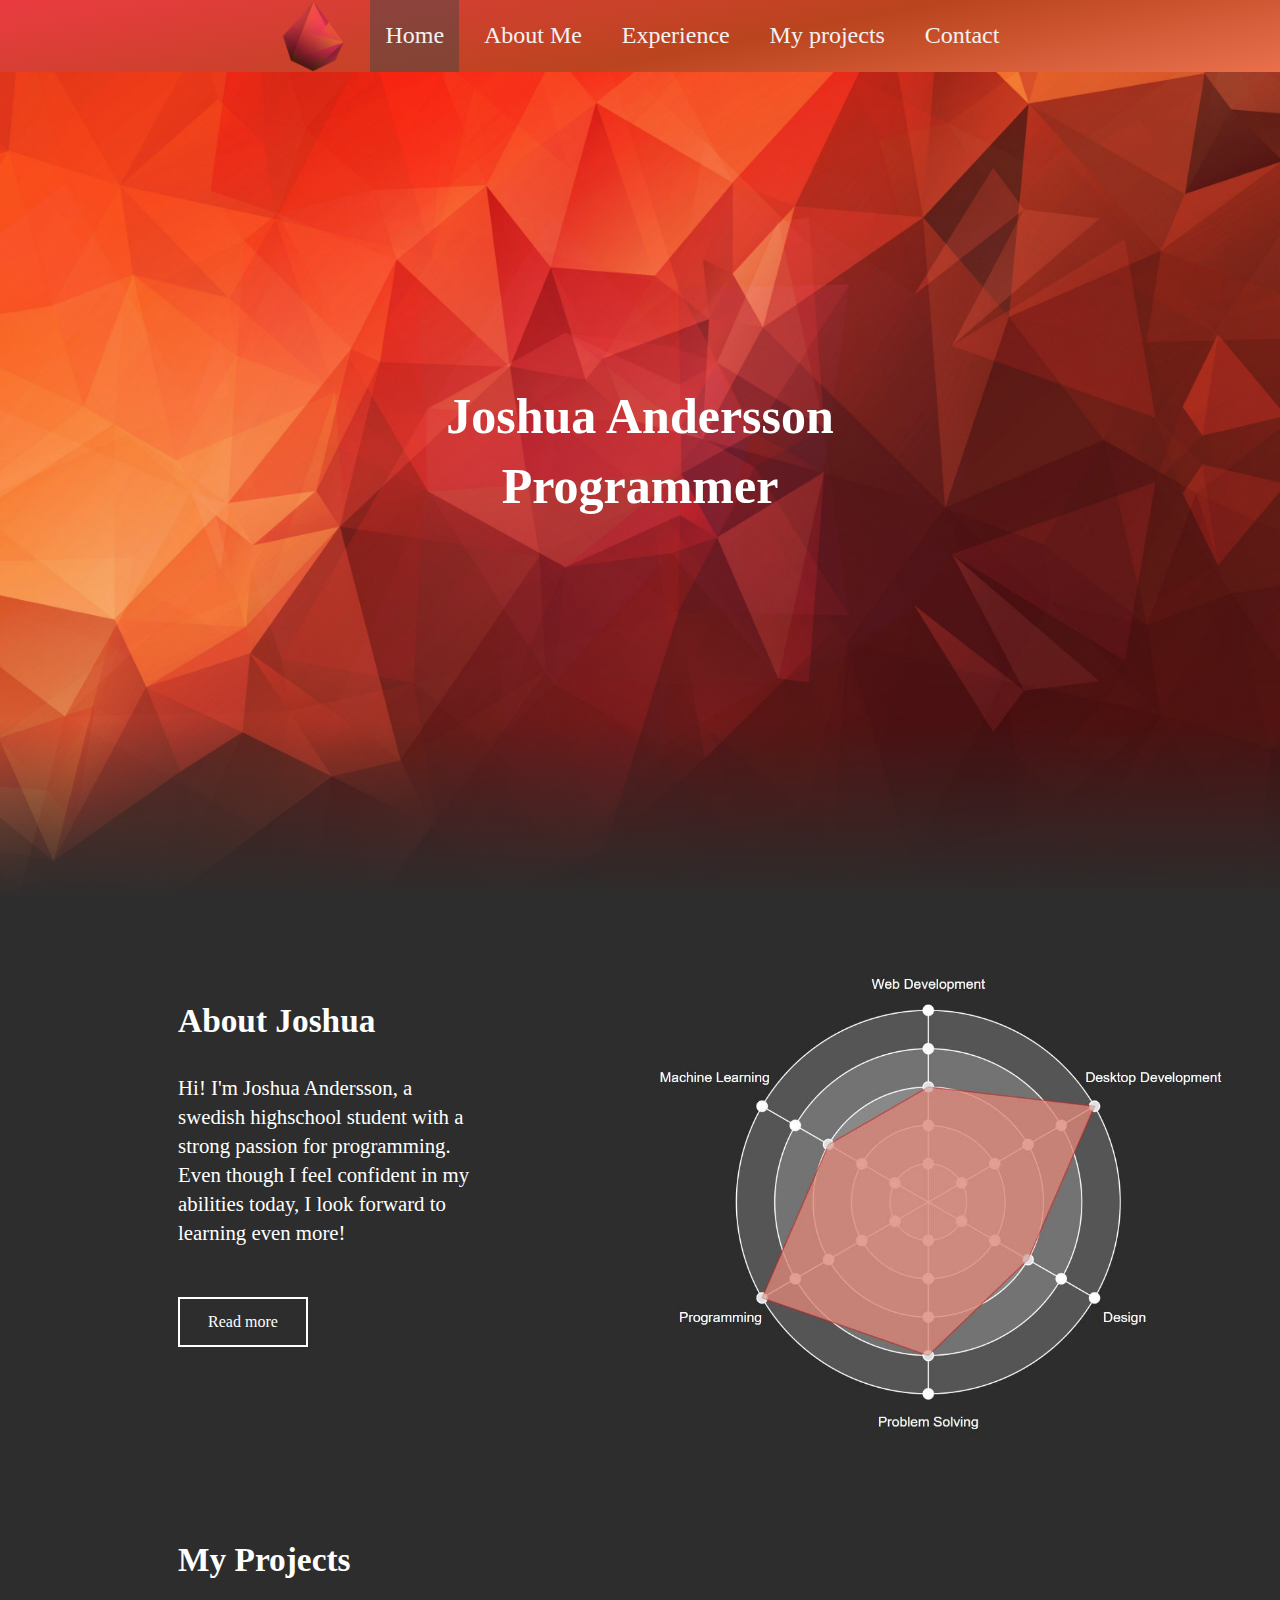
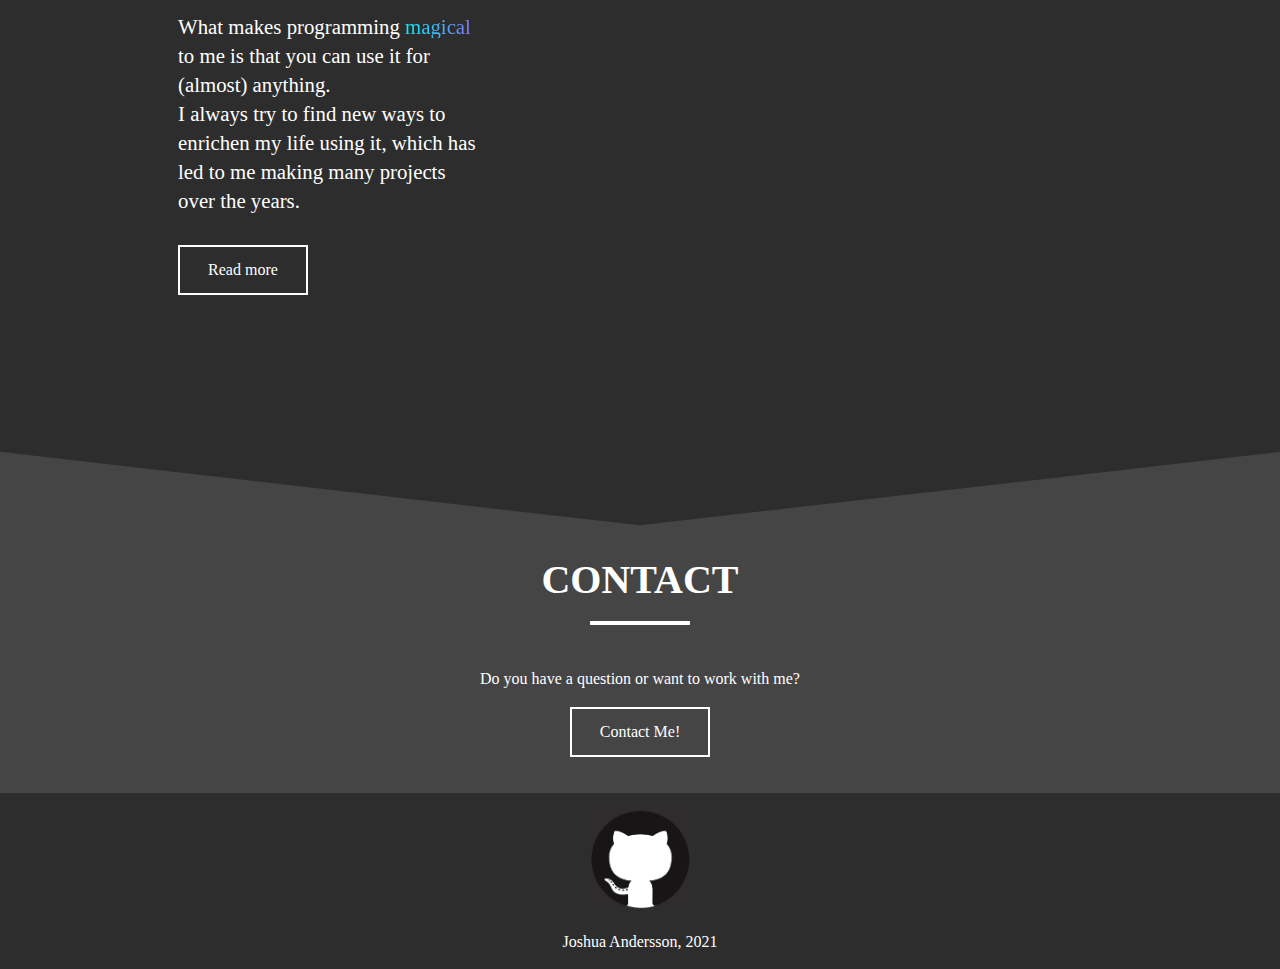
==== commit c19898aa: "Added video to showcase the site, added minified css" ====
--- a/index.html
+++ b/index.html
@@ -7,7 +7,7 @@
         <meta name="description" content="Programmer portfolio">
         <meta name="keywords" content="HTML, CSS, JavaScript, design, problem solving, Portfolio">
         <meta name="author" content="Joshua Andersson">
-        <link rel="stylesheet" type="text/css" href="css/style.css">
+        <link rel="stylesheet" type="text/css" href="css/style.min.css">
         <title>Joshua Andersson | Programmer</title>
 
         <!-- Favicon -->
--- a/css/style.min.css
+++ b/css/style.min.css
@@ -0,0 +1 @@
+*{font-size:100%;font-family:"Segoe UI";box-sizing:border-box}body{margin:0;padding:0;overflow-x:hidden;background:#2d2d2d;color:#fff;font:1em/1.4 lato}.overlay-gradient::before{content:"";position:absolute;top:0;left:0;width:100%;height:100%;z-index:-1;background:#454545}.overlay-gradient>*{z-index:1}.gradient-text{background:#73ffd8;background:linear-gradient(276deg,#73ffd8 0,#f276ff 100%);-webkit-background-clip:text;background-clip:text;-webkit-text-fill-color:transparent;text-fill-color:transparent}.center-items{display:flex;justify-content:center;flex-direction:column}img{width:100%;height:100%;object-position:center;object-fit:cover}.introduction-text{position:absolute;top:50%;left:50%;transform:translate(-50%,-50%);text-align:center;font-size:50px}.introduction-text p{margin-top:3%;margin-bottom:3%}.burger-menu input{position:fixed;opacity:0}.background-img{background-image:linear-gradient(rgba(230,45,24,.2) 80%,#2d2d2d),url(../img/polygonal.jpg);height:100vh;width:100vw;background-position:center;background-repeat:no-repeat;background-size:cover;z-index:1}.about-me .background-img{background-image:linear-gradient(rgba(0,0,0,0) 80%,#2d2d2d),linear-gradient(rgba(0,0,0,.2),rgba(0,0,0,.2)),url("../img/polygonal\ about\ me.jpg")}.my-experience .background-img{background-image:linear-gradient(rgba(0,0,0,0) 80%,#2d2d2d),linear-gradient(rgba(0,0,0,.2),rgba(0,0,0,.2)),url("../img/polygonal\ my\ experience.jpg")}.my-projects .background-img{background-image:linear-gradient(rgba(0,0,0,0) 80%,#2d2d2d),linear-gradient(rgba(0,0,0,.2),rgba(0,0,0,.2)),url("../img/polygonal\ my\ projects.jpg")}.contact-me .background-img{background-image:linear-gradient(rgba(0,0,0,0) 80%,#2d2d2d),linear-gradient(rgba(0,0,0,.2),rgba(0,0,0,.2)),url("../img/polygonal\ contact\ me.jpg")}.button{border:2px solid #fff;background-color:transparent;color:#fff;padding:14px 28px;font-size:16px;cursor:pointer}.button:hover{background:rgba(0,0,0,.2)}#contact-me form{padding-bottom:4vh}.grid-wrapper{margin-top:5vh;display:grid;grid-template-areas:"a1" "a2" "a3" "a4";grid-template-columns:repeat(1,1fr);grid-template-rows:.9fr .2fr 1fr .2fr;row-gap:10vh;column-gap:.7vw;padding:2%;padding-bottom:5vh}.contact-me .grid-wrapper{grid-template-areas:"tx" "co" "mp" "mp"}#about-my-projects{grid-area:he}#about-me h2{font-size:25pt}#radar-container{grid-area:a2;width:100%;margin:0}#radar-container img{width:100%;height:auto}#my-projects{grid-area:a3}#my-projects p{display:inline}#my-projects h2{font-size:25pt;margin-top:0}#video-player-wrapper{grid-area:a4}#video-player-phone{width:100%;height:auto}#video-player-desktop{display:none}#github-logo{display:block;margin:0;width:100px;height:auto}#github-logo img{padding-top:1em;margin:0;width:100px;height:auto}#contact-me{position:relative;background:#454545;width:100%}#contact-me h1{padding-top:20%;text-align:center;font-size:30pt;margin-bottom:1%}#contact-me h2{padding-top:10%;text-align:center;font-size:20pt}.contact-me #header-underline-wrapper{padding-bottom:3%}#contact-gradient-transition{position:absolute;width:100%;height:75px;top:0;background:linear-gradient(#2d2d2d,rgba(69,69,69,0))}#map-container{grid-area:mp;position:relative}#map{width:100%;height:100%;grid-area:mp}#map-overlay{position:absolute;top:40px;left:40px;background:rgba(0,0,0,.4)}#map-overlay span{margin:10px;color:#19e6d1;margin-right:0}#map-overlay p{margin:10px}#contact-info{grid-area:tx}#contact-info h1{font-size:25pt}.contact-form{grid-area:co;width:80%;height:440px;background:#454545;border-radius:8px;box-shadow:0 0 40px -10px #000;transform:translateX(10%);padding:20px 30px;max-width:calc(100vw - 40px);box-sizing:border-box;font-family:Montserrat,sans-serif;position:relative}.contact-form h2{margin:10px 0;padding-bottom:10px;width:40%;border-bottom:3px solid #fff}.contact-form input{width:100%;padding:10px;box-sizing:border-box;background:0 0;outline:0;resize:none;border:0;transition:all .3s;color:#fff;border-bottom:2px solid #bebed2}.contact-form ::placeholder{color:#fff;font-family:"Segoe UI"}.contact-form input:focus{border-bottom:2px solid #fff}.contact-form p:before{content:attr(type);display:block;margin:28px 0 0;font-size:14px;color:#fff}.contact-form button{float:right;padding:8px 12px;margin:8px 0 0;border:2px solid #fff;cursor:pointer;transition:all .3s}.contact-form button:hover{background:#2d2d2d}.contact-form span{margin:0 5px 0 15px}.center{width:100%;display:flex;justify-content:center}#contact-me-text{background:linear-gradient(270deg,#f20e0e,#fff900,#ff00f5,#00f1ff);-webkit-background-clip:text;background-clip:text;-webkit-text-fill-color:transparent;text-fill-color:transparent;background-size:300% 300%}.rainbow-text{background:linear-gradient(270deg,#f20e0e,#fff900,#ff00f5,#00f1ff);-webkit-background-clip:text;background-clip:text;-webkit-text-fill-color:transparent;text-fill-color:transparent;background-size:600% 600%;animation:AnimationName 12.5s ease infinite}.my-projects .grid-wrapper{grid-template-areas:"he" "tl";grid-template-rows:repeat(auto-fit,minmax(100px,1fr));grid-template-columns:1fr}.my-projects #about-my-projects a:visited{color:#add8e6}.my-projects #project-timeline{display:none}.my-projects #timeline-stack a:visited{color:#fff}.my-projects .grid-wrapper{grid-template-areas:""}.my-projects #timeline-stack{position:relative;grid-area:tl}.my-projects #timeline-grid{display:grid;grid-template-areas:"a1" "a2" "a3" "a4";grid-template-rows:repeat(5,.1fr);grid-template-columns:1fr}.my-projects #timeline-stack #timeline{width:min(1100px,90%);position:relative}.my-projects #timeline-stack #timeline ul li{padding-left:10%}.my-projects #timeline-stack #timeline ul :nth-child(1) .container{grid-area:a1}.my-projects #timeline-stack #timeline ul :nth-child(2) .container{grid-area:a2}.my-projects #timeline-stack #timeline ul :nth-child(3) .container{grid-area:a3}.my-projects #timeline-stack #timeline ul :nth-child(4) .container{grid-area:a4}.my-projects #timeline-stack #timeline ul li>.container{width:100%;padding:2em;background:#454545;color:#fff;border-radius:1em}.my-projects #timeline-stack #timeline ul :nth-child(2) .container{background:#454545}.my-projects #timeline-stack #timeline ul :nth-child(3) .container{background:#454545}.my-projects #timeline-stack #timeline ul :nth-child(4) .container{background:#454545}.my-projects #timeline-stack #timeline ul{list-style:none;padding:0;margin:0}.my-projects #timeline-stack #timeline li{margin-bottom:10%}.my-projects #about-my-projects{grid-area:he}.card-grid h1{grid-area:he}.card-grid img{width:100%;height:auto;grid-area:im}.card-grid #video-player-wrapper{width:100%;height:auto;grid-area:im}.card-grid p{grid-area:cp}@keyframes AnimationName{0%{background-position:0 50%}50%{background-position:100% 50%}100%{background-position:0 50%}}#header-underline-wrapper{height:4px;margin-bottom:3vh}#header-underline{width:100px;height:4px;background:#fff}#triangle-transition{display:none;height:75px;width:100%}label{position:absolute;margin:0;padding:0;border:none;outline:0;background:0 0;cursor:pointer}label::before{position:fixed;z-index:1;top:0;left:0;right:0;bottom:0;background-color:rgba(10,38,57,.75);content:"";opacity:0;pointer-events:none;transition:opacity .5s cubic-bezier(.19,1,.22,1)}label .burger{position:fixed;top:1em;left:1em;z-index:3;width:2em;height:2em;margin:0;padding:0;transition:opacity .5s cubic-bezier(.19,1,.22,1)}label .burger .bar,label .burger::after,label .burger::before{position:absolute;left:0;display:block;width:100%;height:12%;background:#fff;content:"";transition:all .5s cubic-bezier(.19,1,.22,1)}label .burger .bar{top:44%}label .burger::before{top:0;transform-origin:top left}label .burger::after{bottom:0;transform-origin:bottom left}input:focus+label .burger,label:hover .burger{opacity:.75}#menu{position:fixed;top:0;left:0;bottom:0;z-index:2;display:flex;flex-flow:column nowrap;justify-content:center;align-items:flex-start;transform:translate3d(0,0,0);transform:translateX(-100%);will-change:transform;transition:transform .5s cubic-bezier(.19,1,.22,1)}#menu::before{position:absolute;top:0;bottom:0;left:0;z-index:-1;width:25em;background:#ff6f48;background:linear-gradient(101deg,#ff6f48 0,#d724df 100%);content:"";transform:skewX(15deg) translateX(-100%);transform-origin:bottom left;will-change:transform;transition:transform .5s cubic-bezier(.19,1,.22,1)}.about-me #menu::before{background:#bcff96;background:linear-gradient(255deg,#bcff96 0,#24aedf 100%)}.my-experience #menu::before{background:#d98933;background:linear-gradient(45deg,#d98933 0,#d71f89 100%)}.my-projects #menu::before{background:#fffa3a;background:linear-gradient(45deg,#fffa3a 19%,#ed41ff 100%)}.contact-me #menu::before{background:#6bffd6;background:linear-gradient(103deg,#6bffd6 8%,#f276ff 100%)}@media (min-width:40em){#menu::before{width:40em}}#menu a{margin:.5em 0;padding:.2em 2em;font-size:1.5em;color:#fff;text-decoration:none;font-weight:500;transform:translateX(-100%);transition:color .15s,transform .5s;transition-timing-function:cubic-bezier(.19,1,.22,1)}#menu a:nth-child(1){transition-delay:0s,.1s}#menu a:nth-child(2){transition-delay:0s,150ms}#menu a:nth-child(3){transition-delay:0s,.2s}#menu a:nth-child(4){transition-delay:0s,250ms}#menu a:nth-child(5){transition-delay:0s,.3s}#menu a:nth-child(6){transition-delay:0s,350ms}#menu img{transform:translateX(-1000%);transition:color .15s,transform .5s;transition-timing-function:cubic-bezier(.19,1,.22,1);transition-delay:0s,.4s;object-fit:cover;height:20%;width:auto;margin-left:25%}#menu a:focus,#menu a:hover{color:#000}main{overflow:hidden}main .content{transform:translate3d(0,0,0);will-change:transform,filter;transition:all .5s cubic-bezier(.19,1,.22,1)}[id=navcheck]:checked+label::before{opacity:1;pointer-events:auto}[id=navcheck]:checked+label .burger::after,[id=navcheck]:checked+label .burger::before{width:141.42%}[id=navcheck]:checked+label .burger::before{transform:rotate(45deg) translateY(-50%)}[id=navcheck]:checked+label .burger::after{transform:rotate(-45deg) translateY(50%)}[id=navcheck]:checked+label .burger .bar{transform:scale(.1)}[id=navcheck]:checked~#menu{transform:translateX(0)}[id=navcheck]:checked~#menu::before{transform:skewX(15deg) translateX(-20%)}[id=navcheck]:checked~#menu a{transform:translateX(0)}[id=navcheck]:checked~#menu img{transform:translateX(0)}[id=navcheck]:checked~main .content{transform:translateX(3em);transform-origin:left center;filter:blur(2px)}.visuallyhidden{border:0;clip:rect(0,0,0,0);height:1px;margin:-1px;overflow:hidden;padding:0;position:absolute;width:1px}main{background:#3498db;padding:5% 0}article{width:80%;margin:0 auto;font-size:1.3em}@media (min-width:60em){article{width:50%}}.navbar{display:none}.nav-links{display:none}@media only screen and (min-width:48em){.my-projects #about-my-projects{grid-area:he}.my-projects #timeline-stack{display:none}.my-projects #project-timeline{display:block;grid-area:tl;margin-left:15%;width:75vw;background-color:#2d2d2d;padding:3em}.my-projects header h1{margin-bottom:3%;margin-left:-10%;color:#fff;text-align:center}.my-projects #project-timeline #timeline h1{margin:0;font-size:2.25rem;font-weight:400}.my-projects #project-timeline #timeline p{margin-bottom:0}.my-projects #project-timeline #timeline header{position:absolute;top:-5%;left:15%;transform:translate(-50%,-50%)}.my-projects #project-timeline #timeline header h3{transition:all .5s ease}.my-projects #project-timeline #timeline{width:min(1100px,90%);position:relative}.my-projects #project-timeline #timeline::before{content:'';position:absolute;left:50%;height:100%;width:2px;background-color:#83eedd;transform:translateX(-50%)}.my-projects #project-timeline #timeline ul{list-style:none;padding:0;margin:0}.my-projects #project-timeline #timeline ul li{width:100%}.my-projects #project-timeline #timeline ul li+li{margin-top:1.25em}.my-projects #project-timeline #timeline ul li>.container{width:min(80ch,50%);padding:2em;color:#fff;background:#111;border-radius:1em}.my-projects #project-timeline #timeline ul li:nth-child(odd)>.container{margin-right:auto;transform:translateX(-2em);border-top-right-radius:0}.my-projects #project-timeline #timeline ul li:nth-child(odd)>.container::before{border-radius:1em 0 1em 1em}.my-projects #project-timeline #timeline ul li:nth-child(even)>.container{margin-left:auto;transform:translateX(2em);border-top-left-radius:0}.my-projects #project-timeline #timeline ul li:nth-child(even)>.container::before{border-radius:0 1em 1em 1em}.my-projects #project-timeline #timeline ul li>.container::before{border-radius:1em;z-index:-1}.my-projects #project-timeline #timeline ul li>.container::after{content:"";position:absolute;top:0;height:18px;width:18px;border-radius:50%;border:2px solid #83eedd;background:#fff;transition:all .5s ease}.my-projects #project-timeline #timeline ul li:nth-child(odd)>.container::after{right:-2em;transform:translate(50%,-100%)}.my-projects #project-timeline #timeline ul li:nth-child(even)>.container::after{left:-2em;transform:translate(-50%,-100%)}.my-projects #project-timeline #timeline ul li>.container:hover::after{background:#83eedd}.my-projects #project-timeline #timeline ul li>.container:hover header h3{font-weight:700;font-size:1.25rem}.my-projects #project-timeline a:visited{color:#fff}.my-projects .card-grid{width:100%;display:grid;grid-template-areas:"he" "im" "cp";grid-template-rows:.3fr .3fr .5fr;grid-template-columns:1fr}#contact-me h2{padding-top:1%}.contact-me #header-underline-wrapper{padding-bottom:4%}#contact-gradient-transition{display:none}#triangle-transition{display:block}#contact-me h1{padding-top:0}#contact-me form{padding-bottom:4vh}#video-player-phone{height:100%;display:none}#video-player-desktop{width:100%;height:auto;display:block}.grid-wrapper{grid-template-areas:"a1 a2" "a3 a4";grid-template-columns:repeat(2,1fr);grid-template-rows:.7fr .7fr}.about-me .grid-wrapper{grid-template-areas:"a1 a2" "a4 a3"}.contact-me .grid-wrapper{grid-template-areas:"tx mp" "co mp"}#radar-container{width:100%;height:auto;margin-top:20%}.about-me #radar-container{margin-top:50%}#radar-container img{width:100%;height:auto}.burger-menu{display:none}.navbar{background:linear-gradient(169deg,rgba(245,69,53,.6446953781512605) 0,rgba(172,82,3,.6699054621848739) 58%,rgba(252,176,69,.5242471988795518) 100%);display:block;background-color:#d62956;width:100%;position:fixed;height:8%;z-index:10}.about-me .navbar{background-image:linear-gradient(207deg,#020024 0,#5c2f5d 35%,#2f5d5c 100%);background-color:#5d2f4e}.my-experience .navbar{background:#0f0118;background:linear-gradient(162deg,#0f0118 0,#eb310c 100%)}.my-projects .navbar{background:#fcf8ff;background:linear-gradient(28deg,#fcf8ff 0,#c607fa 100%)}.contact-me .navbar{background:#60f;background:linear-gradient(28deg,#e7ff56 0,#60f 100%)}.nav-links{padding:0;margin:0;list-style:none;display:flex;justify-content:space-evenly;align-items:center;height:100%;margin:auto;width:100%}.nav-links li{display:flex;align-items:center;padding-left:2%;padding-right:2%;height:100%;text-align:center}.nav-links a{height:100%;width:100%;color:#f2f2f2;display:flex;align-items:center;text-decoration:none;font-size:24px}.nav-links .current-tab{background-image:linear-gradient(rgba(69,69,69,.5),rgba(69,69,69,.5))}.about-me .nav-links .current-tab{background-image:linear-gradient(rgba(200,200,200,.6),rgba(200,200,200,.6))}.my-experience .nav-links .current-tab{background-image:linear-gradient(rgba(200,200,200,.6),rgba(200,200,200,.6))}.my-projects .nav-links .current-tab{background-image:linear-gradient(rgba(200,200,200,.6),rgba(200,200,200,.6))}.contact-me .nav-links .current-tab{background-image:linear-gradient(rgba(200,200,200,.6),rgba(200,200,200,.6))}.nav-logo{width:10%;padding:0 2rem}#nav-logo img{width:auto;height:100%}.nav-links li:hover,.nav-links li:hover a{color:#000;cursor:pointer}}@media only screen and (min-width:60em){.contact-me #header-underline-wrapper{padding-bottom:3%}.contact-form{transform:translateX(40%);width:60%}.nav-links{width:80%}#radar-container{margin-top:10%}.about-me #radar-container{margin-top:60%}}@media only screen and (min-width:80em){.contact-me #header-underline-wrapper{padding-bottom:2%}.nav-links{width:60%}#radar-container{margin-top:0}.about-me #radar-container{margin-top:10%}#radar-container img{content:url("../img/Skill\ radar.jpg")}}@media only screen and (aspect-ratio:280/653){[id=navcheck]:checked~#menu::before{transform:skewX(15deg) translateX(-110px)}}